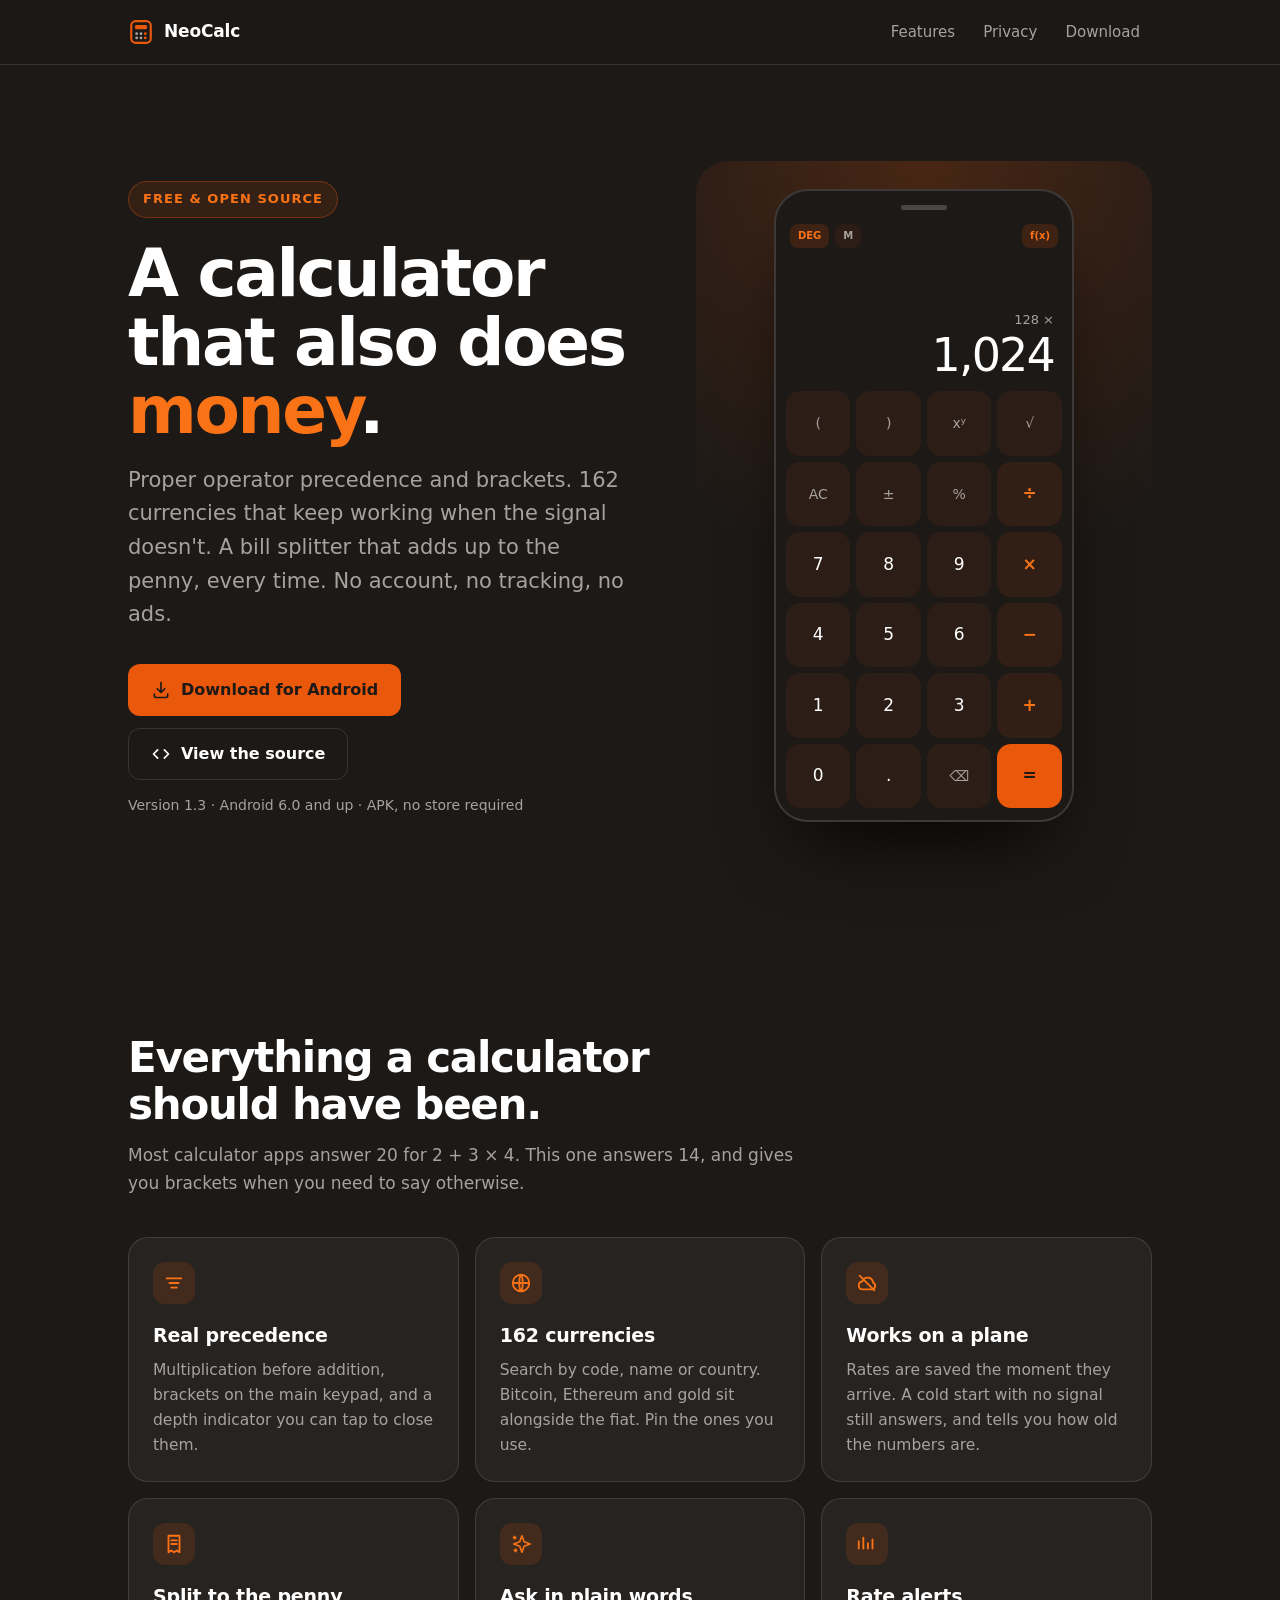
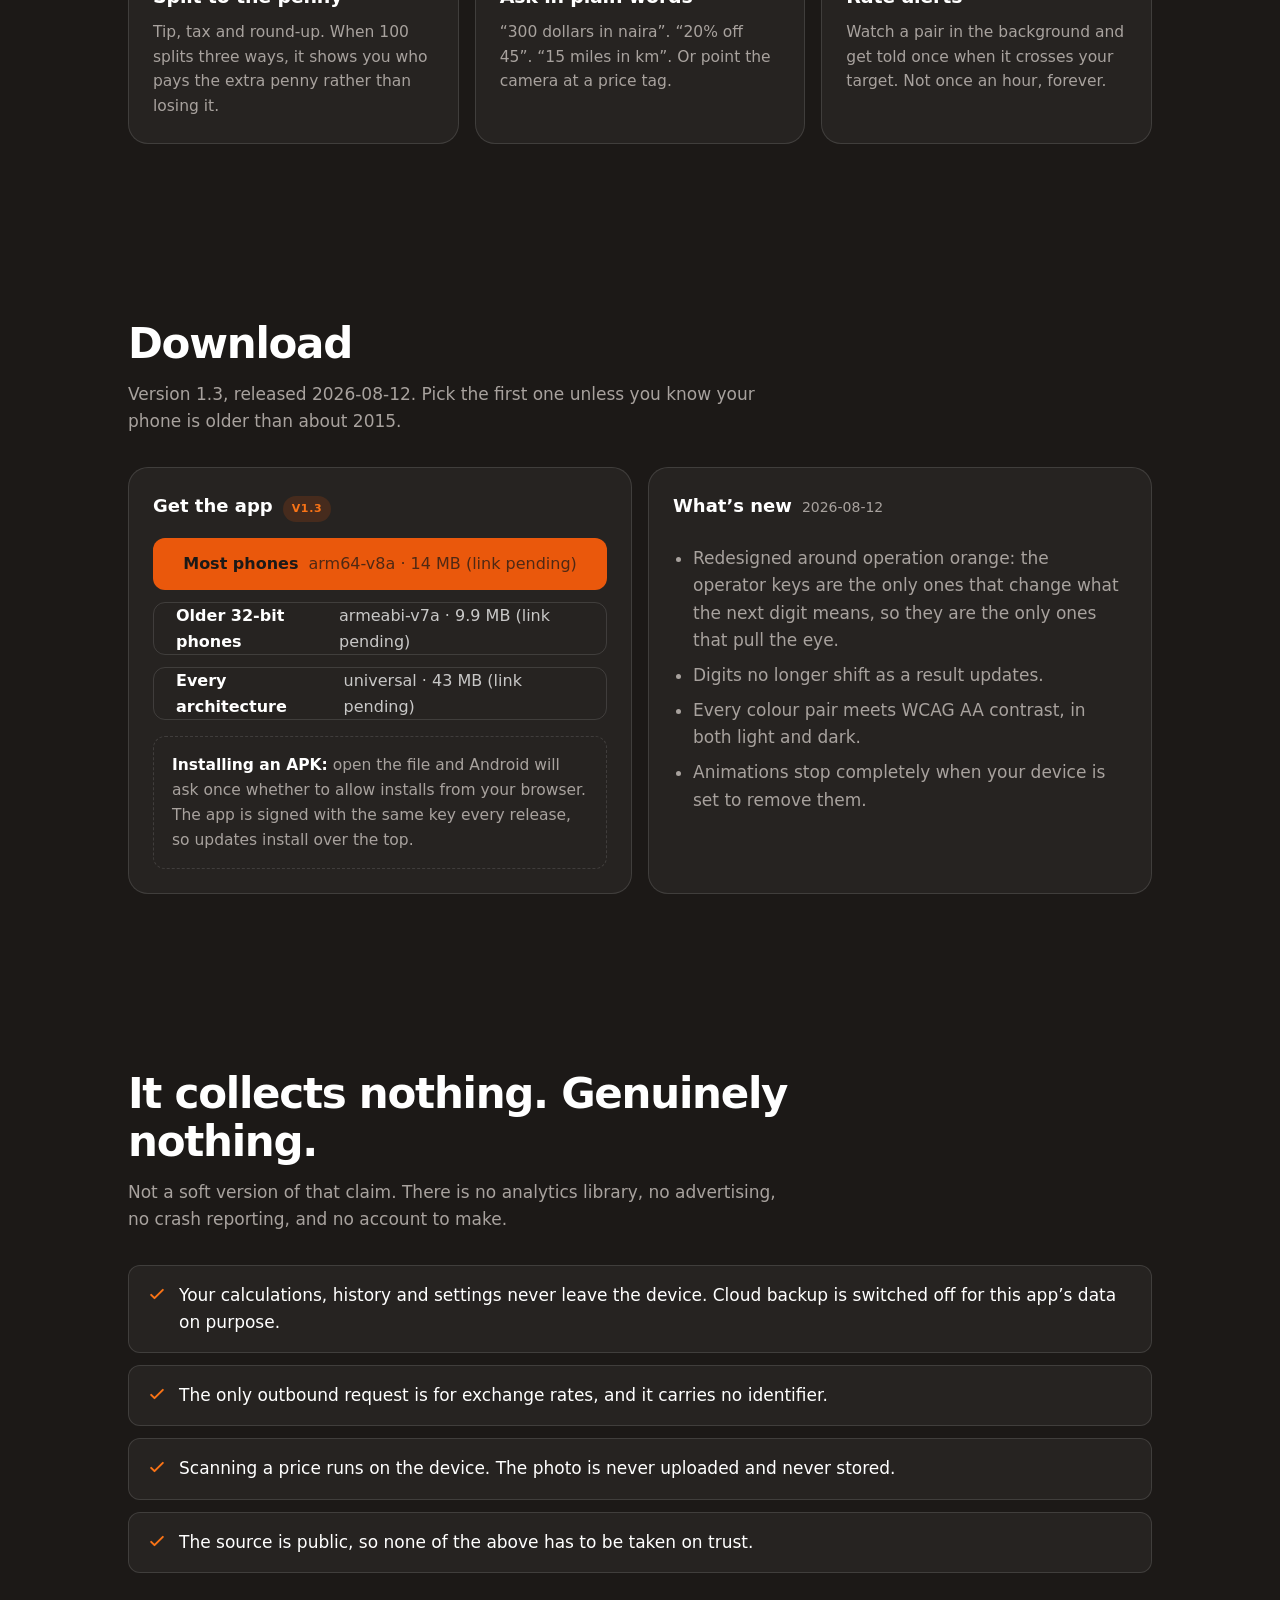
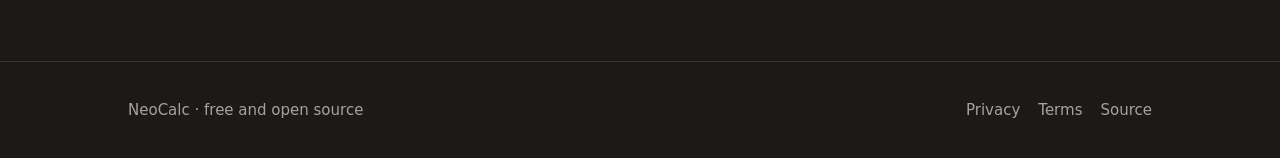
==== docs/index.html @ 58404094 "NeoCalc 1.3: calculator, converter, splitter and landing page An Android calculator that also handle" ====
<!doctype html>
<html lang="en">
<head>
<meta charset="utf-8">
<meta name="viewport" content="width=device-width, initial-scale=1">
<title>NeoCalc - a calculator that also does money</title>
<meta name="description" content="Scientific calculator, 162 currencies that work offline, and a bill splitter that adds up to the penny. No account, no tracking, no ads. Free and open source for Android.">
<meta name="theme-color" content="#1c1917">

<meta property="og:type" content="website">
<meta property="og:title" content="NeoCalc - a calculator that also does money">
<meta property="og:description" content="Scientific calculator, 162 currencies offline, bill splitter. No account, no tracking, no ads.">
<meta name="twitter:card" content="summary_large_image">

<link rel="icon" href="assets/icon.svg" type="image/svg+xml">
<link rel="stylesheet" href="assets/styles.css">
</head>
<body>

<header>
  <div class="wrap bar">
    <a class="brand" href="./">
      <svg width="26" height="26" viewBox="0 0 24 24" fill="none" aria-hidden="true">
        <rect x="3" y="2" width="18" height="20" rx="4" stroke="#ea580c" stroke-width="2"/>
        <rect x="6.5" y="5.5" width="11" height="4" rx="1" fill="#ea580c"/>
        <circle cx="8" cy="13.5" r="1.3" fill="#a8a29e"/>
        <circle cx="12" cy="13.5" r="1.3" fill="#a8a29e"/>
        <circle cx="16" cy="13.5" r="1.3" fill="#ea580c"/>
        <circle cx="8" cy="17.5" r="1.3" fill="#a8a29e"/>
        <circle cx="12" cy="17.5" r="1.3" fill="#a8a29e"/>
        <circle cx="16" cy="17.5" r="1.3" fill="#ea580c"/>
      </svg>
      NeoCalc
    </a>
    <nav>
      <a class="hide-sm" href="#features">Features</a>
      <a class="hide-sm" href="#privacy">Privacy</a>
      <a href="#download">Download</a>
    </nav>
  </div>
</header>

<main>
  <div class="wrap hero">
    <div>
      <span class="eyebrow">Free &amp; open source</span>
      <h1>A calculator that also does <em>money</em>.</h1>
      <p class="lede">
        Proper operator precedence and brackets. 162 currencies that keep working
        when the signal doesn't. A bill splitter that adds up to the penny, every
        time. No account, no tracking, no ads.
      </p>
      <div class="cta-row">
        <a class="btn btn-primary" href="#download">
          <svg width="20" height="20" viewBox="0 0 24 24" fill="none" aria-hidden="true">
            <path d="M12 3v12m0 0 4.5-4.5M12 15l-4.5-4.5M4 17v2a2 2 0 0 0 2 2h12a2 2 0 0 0 2-2v-2"
                  stroke="currentColor" stroke-width="2" stroke-linecap="round" stroke-linejoin="round"/>
          </svg>
          Download for Android
        </a>
        <a class="btn btn-ghost" id="source-link" href="#">
          <svg width="20" height="20" viewBox="0 0 24 24" fill="none" aria-hidden="true">
            <path d="m8 17-5-5 5-5m8 0 5 5-5 5" stroke="currentColor" stroke-width="2"
                  stroke-linecap="round" stroke-linejoin="round"/>
          </svg>
          View the source
        </a>
      </div>
      <p class="hero-note num">
        Version <span data-version>1.3</span> &middot; Android <span data-min-android>6.0</span> and up &middot; APK, no store required
      </p>
    </div>

    <div class="stage">
      <!-- Drawn in CSS, not screenshotted: it cannot go stale when a token changes. -->
      <div class="phone" role="img" aria-label="The NeoCalc calculator screen, showing 128 multiplied by 8 equals 1,024, with orange operator keys.">
        <div class="notch"></div>
        <div class="chips">
          <span class="chip on">DEG</span>
          <span class="chip">M</span>
          <span class="chip on push">f(x)</span>
        </div>
        <div class="readout">
          <div class="expr num">128 &times;</div>
          <div class="answer num">1,024</div>
        </div>
        <div class="pad">
          <div class="key fn">(</div><div class="key fn">)</div><div class="key fn">x&#x02B8;</div><div class="key fn">&radic;</div>
          <div class="key fn">AC</div><div class="key fn">&plusmn;</div><div class="key fn">%</div><div class="key op">&divide;</div>
          <div class="key num">7</div><div class="key num">8</div><div class="key num">9</div><div class="key op">&times;</div>
          <div class="key num">4</div><div class="key num">5</div><div class="key num">6</div><div class="key op">&minus;</div>
          <div class="key num">1</div><div class="key num">2</div><div class="key num">3</div><div class="key op">+</div>
          <div class="key num">0</div><div class="key">.</div><div class="key fn">&#9003;</div><div class="key eq">=</div>
        </div>
      </div>
    </div>
  </div>

  <section id="features">
    <div class="wrap">
      <div class="section-head">
        <h2>Everything a calculator should have been.</h2>
        <p>
          Most calculator apps answer 20 for 2&nbsp;+&nbsp;3&nbsp;&times;&nbsp;4.
          This one answers 14, and gives you brackets when you need to say
          otherwise.
        </p>
      </div>

      <div class="grid">
        <article class="card">
          <div class="icon" aria-hidden="true">
            <svg viewBox="0 0 24 24" fill="none"><path d="M4 7h16M7 12h10M9 17h6" stroke="currentColor" stroke-width="2" stroke-linecap="round"/></svg>
          </div>
          <h3>Real precedence</h3>
          <p>Multiplication before addition, brackets on the main keypad, and a depth indicator you can tap to close them.</p>
        </article>

        <article class="card">
          <div class="icon" aria-hidden="true">
            <svg viewBox="0 0 24 24" fill="none"><circle cx="12" cy="12" r="9" stroke="currentColor" stroke-width="2"/><path d="M3 12h18M12 3c2.5 2.7 2.5 15.3 0 18M12 3c-2.5 2.7-2.5 15.3 0 18" stroke="currentColor" stroke-width="2"/></svg>
          </div>
          <h3>162 currencies</h3>
          <p>Search by code, name or country. Bitcoin, Ethereum and gold sit alongside the fiat. Pin the ones you use.</p>
        </article>

        <article class="card">
          <div class="icon" aria-hidden="true">
            <svg viewBox="0 0 24 24" fill="none"><path d="M3 15a5 5 0 0 1 4-4.9 6 6 0 0 1 11.6 1.4A4 4 0 0 1 18 19H7a4 4 0 0 1-4-4Z" stroke="currentColor" stroke-width="2" stroke-linejoin="round"/><path d="m4 4 16 16" stroke="currentColor" stroke-width="2" stroke-linecap="round"/></svg>
          </div>
          <h3>Works on a plane</h3>
          <p>Rates are saved the moment they arrive. A cold start with no signal still answers, and tells you how old the numbers are.</p>
        </article>

        <article class="card">
          <div class="icon" aria-hidden="true">
            <svg viewBox="0 0 24 24" fill="none"><path d="M6 3h12v18l-3-2-3 2-3-2-3 2V3Z" stroke="currentColor" stroke-width="2" stroke-linejoin="round"/><path d="M9 8h6M9 12h6" stroke="currentColor" stroke-width="2" stroke-linecap="round"/></svg>
          </div>
          <h3>Split to the penny</h3>
          <p>Tip, tax and round-up. When 100 splits three ways, it shows you who pays the extra penny rather than losing it.</p>
        </article>

        <article class="card">
          <div class="icon" aria-hidden="true">
            <svg viewBox="0 0 24 24" fill="none"><path d="M5 3v4M3 5h4M6 17v4M4 19h4M13 3l2.4 6.6L22 12l-6.6 2.4L13 21l-2.4-6.6L4 12l6.6-2.4L13 3Z" stroke="currentColor" stroke-width="1.8" stroke-linejoin="round"/></svg>
          </div>
          <h3>Ask in plain words</h3>
          <p>&ldquo;300 dollars in naira&rdquo;. &ldquo;20% off 45&rdquo;. &ldquo;15 miles in km&rdquo;. Or point the camera at a price tag.</p>
        </article>

        <article class="card">
          <div class="icon" aria-hidden="true">
            <svg viewBox="0 0 24 24" fill="none"><path d="M3 17V9m5 8V5m5 12v-6m5 6V7" stroke="currentColor" stroke-width="2" stroke-linecap="round"/></svg>
          </div>
          <h3>Rate alerts</h3>
          <p>Watch a pair in the background and get told once when it crosses your target. Not once an hour, forever.</p>
        </article>
      </div>
    </div>
  </section>

  <section id="download">
    <div class="wrap">
      <div class="section-head">
        <h2>Download</h2>
        <p>
          Version <span class="num" data-version>1.3</span>, released
          <span class="num" data-released>2026-08-12</span>.
          Pick the first one unless you know your phone is older than about 2015.
        </p>
      </div>

      <div class="grid" style="margin-top:32px">
        <div class="card">
          <div class="dl-head">
            <strong>Get the app</strong>
            <span class="badge" data-version-badge>v1.3</span>
          </div>
          <div id="builds" class="cta-row" style="margin:0;flex-direction:column;align-items:stretch">
            <p class="meta">Loading builds&hellip;</p>
          </div>
          <p class="install">
            <strong>Installing an APK:</strong> open the file and Android will ask
            once whether to allow installs from your browser. The app is signed
            with the same key every release, so updates install over the top.
          </p>
        </div>

        <div class="card">
          <div class="dl-head">
            <strong>What&rsquo;s new</strong>
            <span class="meta num" data-released>2026-08-12</span>
          </div>
          <ul class="changes" id="changes"></ul>
        </div>
      </div>
    </div>
  </section>

  <section id="privacy">
    <div class="wrap">
      <div class="section-head">
        <h2>It collects nothing. Genuinely nothing.</h2>
        <p>
          Not a soft version of that claim. There is no analytics library, no
          advertising, no crash reporting, and no account to make.
        </p>
      </div>
      <ul class="privacy-list">
        <li>
          <svg viewBox="0 0 24 24" fill="none" aria-hidden="true"><path d="m5 13 4 4L19 7" stroke="currentColor" stroke-width="2.4" stroke-linecap="round" stroke-linejoin="round"/></svg>
          <span>Your calculations, history and settings never leave the device. Cloud backup is switched off for this app&rsquo;s data on purpose.</span>
        </li>
        <li>
          <svg viewBox="0 0 24 24" fill="none" aria-hidden="true"><path d="m5 13 4 4L19 7" stroke="currentColor" stroke-width="2.4" stroke-linecap="round" stroke-linejoin="round"/></svg>
          <span>The only outbound request is for exchange rates, and it carries no identifier.</span>
        </li>
        <li>
          <svg viewBox="0 0 24 24" fill="none" aria-hidden="true"><path d="m5 13 4 4L19 7" stroke="currentColor" stroke-width="2.4" stroke-linecap="round" stroke-linejoin="round"/></svg>
          <span>Scanning a price runs on the device. The photo is never uploaded and never stored.</span>
        </li>
        <li>
          <svg viewBox="0 0 24 24" fill="none" aria-hidden="true"><path d="m5 13 4 4L19 7" stroke="currentColor" stroke-width="2.4" stroke-linecap="round" stroke-linejoin="round"/></svg>
          <span>The source is public, so none of the above has to be taken on trust.</span>
        </li>
      </ul>
    </div>
  </section>
</main>

<footer>
  <div class="wrap foot">
    <span>NeoCalc &middot; free and open source</span>
    <nav>
      <a href="privacy.html">Privacy</a>
      <a href="terms.html">Terms</a>
      <a id="source-link-foot" href="#">Source</a>
    </nav>
  </div>
</footer>

<script src="assets/app.js"></script>
</body>
</html>
---- docs/assets/styles.css ----
/*
  NeoCalc landing page.

  Same design system as the app: operation orange on warm stone, one sans, and
  tabular figures on anything numeric. Every colour pair here was checked at
  4.5:1 against its background, the same way the app's palette was.
*/

:root {
  /* Dark is the designed direction; the light ramp is derived, not inverted. */
  --ground: #1c1917;
  --surface: #262321;
  --muted: #2c1e16;
  --outline: rgba(255, 255, 255, 0.12);
  --operation: #ea580c;
  --operation-soft: #f97316;
  --on-operation: #1c1917;
  --info: #60a5fa;
  --ink: #ffffff;
  --ink-muted: #a8a29e;

  --gutter: clamp(20px, 5vw, 48px);
  --radius: 20px;
  --radius-sm: 12px;

  /* Every animation goes through this, so one media query can stop them all. */
  --motion: 220ms;
  --ease: cubic-bezier(0.2, 0, 0, 1);
}

@media (prefers-reduced-motion: reduce) {
  :root { --motion: 0ms; }
  * { animation: none !important; transition-duration: 0ms !important; }
}

*, *::before, *::after { box-sizing: border-box; }

html { -webkit-text-size-adjust: 100%; }

body {
  margin: 0;
  background: var(--ground);
  color: var(--ink);
  font-family: Inter, "Segoe UI", Roboto, system-ui, -apple-system, sans-serif;
  font-size: 17px;
  line-height: 1.6;
  -webkit-font-smoothing: antialiased;
}

/* Digits keep a fixed width, so a version number or a size never reflows. */
.num { font-variant-numeric: tabular-nums; }

a { color: var(--info); }

:focus-visible {
  outline: 3px solid var(--operation);
  outline-offset: 3px;
  border-radius: 4px;
}

.wrap {
  width: 100%;
  max-width: 1120px;
  margin: 0 auto;
  padding-inline: var(--gutter);
}

/* ---------------------------------------------------------------- header */

header {
  position: sticky;
  top: 0;
  z-index: 20;
  background: rgba(28, 25, 23, 0.82);
  backdrop-filter: blur(12px);
  border-bottom: 1px solid var(--outline);
}

.bar {
  display: flex;
  align-items: center;
  gap: 12px;
  height: 64px;
}

.brand {
  display: flex;
  align-items: center;
  gap: 10px;
  font-weight: 700;
  letter-spacing: -0.01em;
  color: var(--ink);
  text-decoration: none;
  margin-inline-end: auto;
}

.brand svg { display: block; }

.bar nav { display: flex; gap: 4px; }

.bar nav a {
  color: var(--ink-muted);
  text-decoration: none;
  font-size: 15px;
  padding: 10px 12px;
  border-radius: var(--radius-sm);
  transition: color var(--motion) var(--ease), background var(--motion) var(--ease);
}

.bar nav a:hover { color: var(--ink); background: var(--surface); }

@media (max-width: 640px) {
  .bar nav a.hide-sm { display: none; }
}

/* ---------------------------------------------------------------- hero */

.hero {
  display: grid;
  grid-template-columns: 1fr;
  gap: 48px;
  padding-block: clamp(48px, 9vw, 96px);
  align-items: center;
}

@media (min-width: 900px) {
  .hero { grid-template-columns: 1.05fr 0.95fr; gap: 64px; }
}

.eyebrow {
  display: inline-flex;
  align-items: center;
  gap: 8px;
  font-size: 13px;
  font-weight: 600;
  letter-spacing: 0.08em;
  text-transform: uppercase;
  color: var(--operation-soft);
  background: rgba(234, 88, 12, 0.12);
  border: 1px solid rgba(234, 88, 12, 0.35);
  padding: 7px 14px;
  border-radius: 999px;
}

h1 {
  font-size: clamp(38px, 7vw, 66px);
  line-height: 1.04;
  letter-spacing: -0.035em;
  font-weight: 700;
  margin: 22px 0 0;
}

h1 em { font-style: normal; color: var(--operation-soft); }

.lede {
  font-size: clamp(17px, 2.2vw, 21px);
  color: var(--ink-muted);
  margin: 18px 0 0;
  max-width: 56ch;
}

.cta-row {
  display: flex;
  flex-wrap: wrap;
  gap: 12px;
  margin-top: 32px;
}

.btn {
  display: inline-flex;
  align-items: center;
  justify-content: center;
  gap: 10px;
  /* 52px tall: comfortably past the 44px minimum on a touch screen. */
  min-height: 52px;
  padding: 0 22px;
  border-radius: var(--radius-sm);
  font-size: 16px;
  font-weight: 600;
  text-decoration: none;
  border: 1px solid transparent;
  cursor: pointer;
  transition: transform var(--motion) var(--ease), background var(--motion) var(--ease);
}

/* One filled control per view: this is it. */
.btn-primary { background: var(--operation); color: var(--on-operation); }
.btn-primary:hover { background: var(--operation-soft); }
.btn-primary:active { transform: scale(0.98); }

.btn-ghost {
  background: transparent;
  color: var(--ink);
  border-color: var(--outline);
}
.btn-ghost:hover { background: var(--surface); }

.hero-note {
  margin-top: 14px;
  font-size: 14px;
  color: var(--ink-muted);
}

/* ---------------------------------------------------------------- phone */

.stage {
  display: grid;
  place-items: center;
  padding: 28px;
  border-radius: 32px;
  background: radial-gradient(120% 90% at 50% 0%, rgba(234, 88, 12, 0.22), transparent 70%);
}

/*
  A CSS calculator rather than a screenshot: it stays correct when a colour or a
  label changes, needs no image pipeline, and is sharp on every display.
*/
.phone {
  width: min(300px, 78vw);
  aspect-ratio: 9 / 19;
  background: var(--ground);
  border: 2px solid rgba(255, 255, 255, 0.14);
  border-radius: 34px;
  padding: 12px 10px;
  box-shadow: 0 40px 80px -30px rgba(0, 0, 0, 0.9);
  display: flex;
  flex-direction: column;
  gap: 8px;
}

.notch {
  width: 46px;
  height: 5px;
  border-radius: 999px;
  background: rgba(255, 255, 255, 0.2);
  margin: 2px auto 6px;
}

.chips { display: flex; gap: 6px; padding-inline: 4px; }

.chip {
  font-size: 10px;
  font-weight: 600;
  padding: 4px 8px;
  border-radius: 8px;
  background: var(--muted);
  color: var(--ink-muted);
}

.chip.on { background: rgba(234, 88, 12, 0.16); color: var(--operation-soft); }
.chip.push { margin-inline-start: auto; }

.readout {
  flex: 1;
  display: flex;
  flex-direction: column;
  justify-content: flex-end;
  align-items: flex-end;
  padding: 10px 8px 4px;
  text-align: right;
}

.readout .expr { font-size: 13px; color: var(--ink-muted); }

.readout .answer {
  font-size: 46px;
  font-weight: 300;
  letter-spacing: -0.04em;
  line-height: 1.05;
}

.pad { display: grid; grid-template-columns: repeat(4, 1fr); gap: 6px; }

.key {
  aspect-ratio: 1;
  display: grid;
  place-items: center;
  border-radius: 14px;
  background: var(--muted);
  font-size: 17px;
  color: var(--ink);
}

.key.op { color: var(--operation-soft); background: rgba(234, 88, 12, 0.1); font-weight: 600; }
.key.eq { background: var(--operation); color: var(--on-operation); font-weight: 700; }
.key.fn { color: var(--ink-muted); font-size: 14px; }

/* ---------------------------------------------------------------- sections */

section { padding-block: clamp(48px, 8vw, 88px); }

.section-head { max-width: 62ch; }

h2 {
  font-size: clamp(28px, 4.2vw, 42px);
  line-height: 1.12;
  letter-spacing: -0.03em;
  margin: 0;
}

.section-head p { color: var(--ink-muted); margin: 14px 0 0; }

.grid {
  display: grid;
  grid-template-columns: repeat(auto-fit, minmax(268px, 1fr));
  gap: 16px;
  margin-top: 40px;
}

.card {
  background: var(--surface);
  border: 1px solid var(--outline);
  border-radius: var(--radius);
  padding: 24px;
}

.card h3 { margin: 16px 0 8px; font-size: 19px; letter-spacing: -0.01em; }
.card p { margin: 0; color: var(--ink-muted); font-size: 15.5px; }

.icon {
  width: 42px;
  height: 42px;
  display: grid;
  place-items: center;
  border-radius: 12px;
  background: rgba(234, 88, 12, 0.14);
  color: var(--operation-soft);
}

.icon svg { width: 22px; height: 22px; }

/* ---------------------------------------------------------------- downloads */

#download .card { display: flex; flex-direction: column; gap: 16px; }

.dl-head { display: flex; align-items: baseline; gap: 10px; flex-wrap: wrap; }
.dl-head strong { font-size: 18px; }
.dl-head .meta { color: var(--ink-muted); font-size: 14px; }

.badge {
  font-size: 11px;
  font-weight: 700;
  letter-spacing: 0.06em;
  text-transform: uppercase;
  padding: 4px 9px;
  border-radius: 999px;
  background: rgba(234, 88, 12, 0.16);
  color: var(--operation-soft);
}

.changes { margin: 0; padding-inline-start: 20px; color: var(--ink-muted); }
.changes li { margin-block: 8px; }

.install {
  border: 1px dashed var(--outline);
  border-radius: var(--radius-sm);
  padding: 16px 18px;
  color: var(--ink-muted);
  font-size: 15px;
}

.install strong { color: var(--ink); }

/* ---------------------------------------------------------------- privacy */

.privacy-list { list-style: none; margin: 32px 0 0; padding: 0; display: grid; gap: 12px; }

.privacy-list li {
  display: flex;
  gap: 12px;
  align-items: flex-start;
  background: var(--surface);
  border: 1px solid var(--outline);
  border-radius: var(--radius-sm);
  padding: 16px 18px;
}

.privacy-list svg { flex: none; width: 20px; height: 20px; color: var(--operation-soft); margin-top: 2px; }

/* ---------------------------------------------------------------- footer */

footer {
  border-top: 1px solid var(--outline);
  padding-block: 36px;
  color: var(--ink-muted);
  font-size: 15px;
}

.foot {
  display: flex;
  flex-wrap: wrap;
  gap: 12px 24px;
  align-items: center;
}

.foot nav { display: flex; gap: 18px; margin-inline-start: auto; }
.foot a { color: var(--ink-muted); text-decoration: none; }
.foot a:hover { color: var(--ink); text-decoration: underline; }

/* ---------------------------------------------------------------- doc pages */

.doc { padding-block: clamp(40px, 7vw, 72px); max-width: 76ch; }
.doc h1 { font-size: clamp(30px, 5vw, 44px); }
.doc h2 { font-size: 21px; margin-top: 36px; color: var(--operation-soft); }
.doc p { color: #e7e5e4; }
.doc .effective { color: var(--ink-muted); font-size: 15px; }
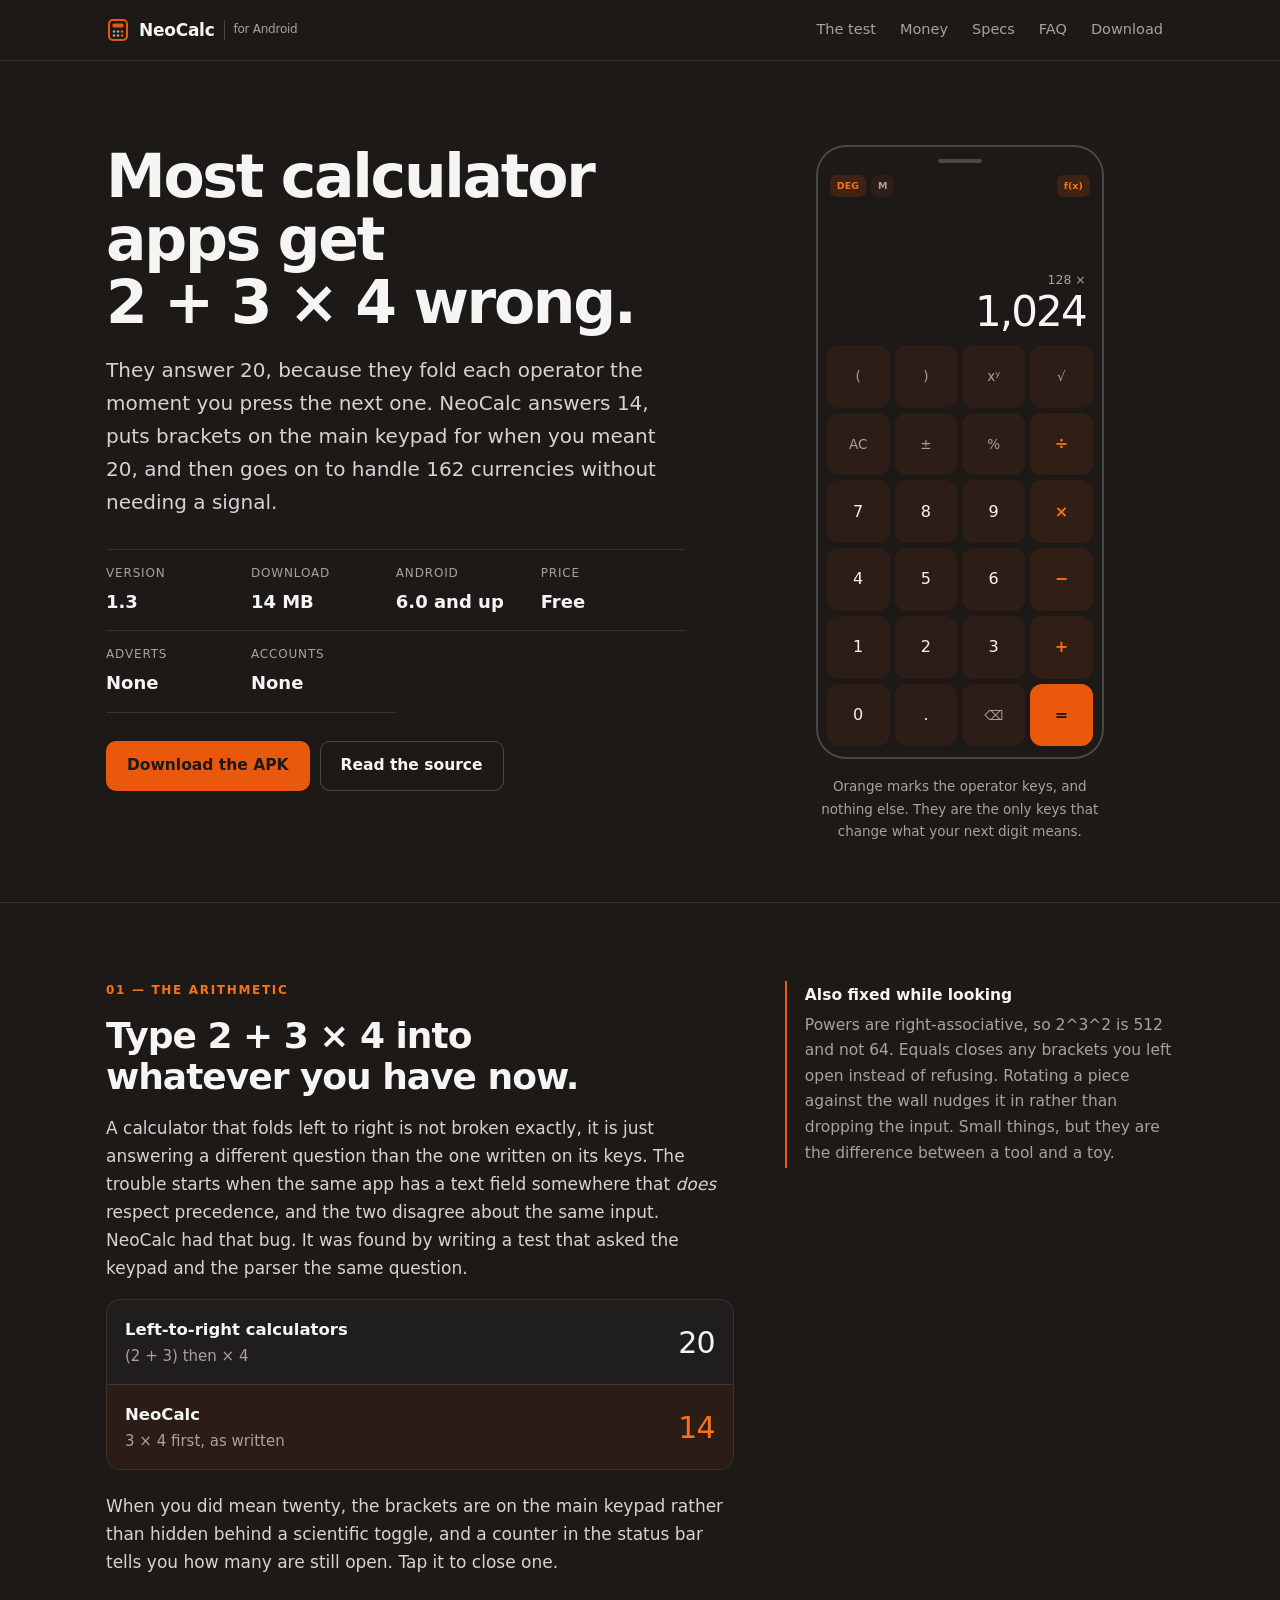
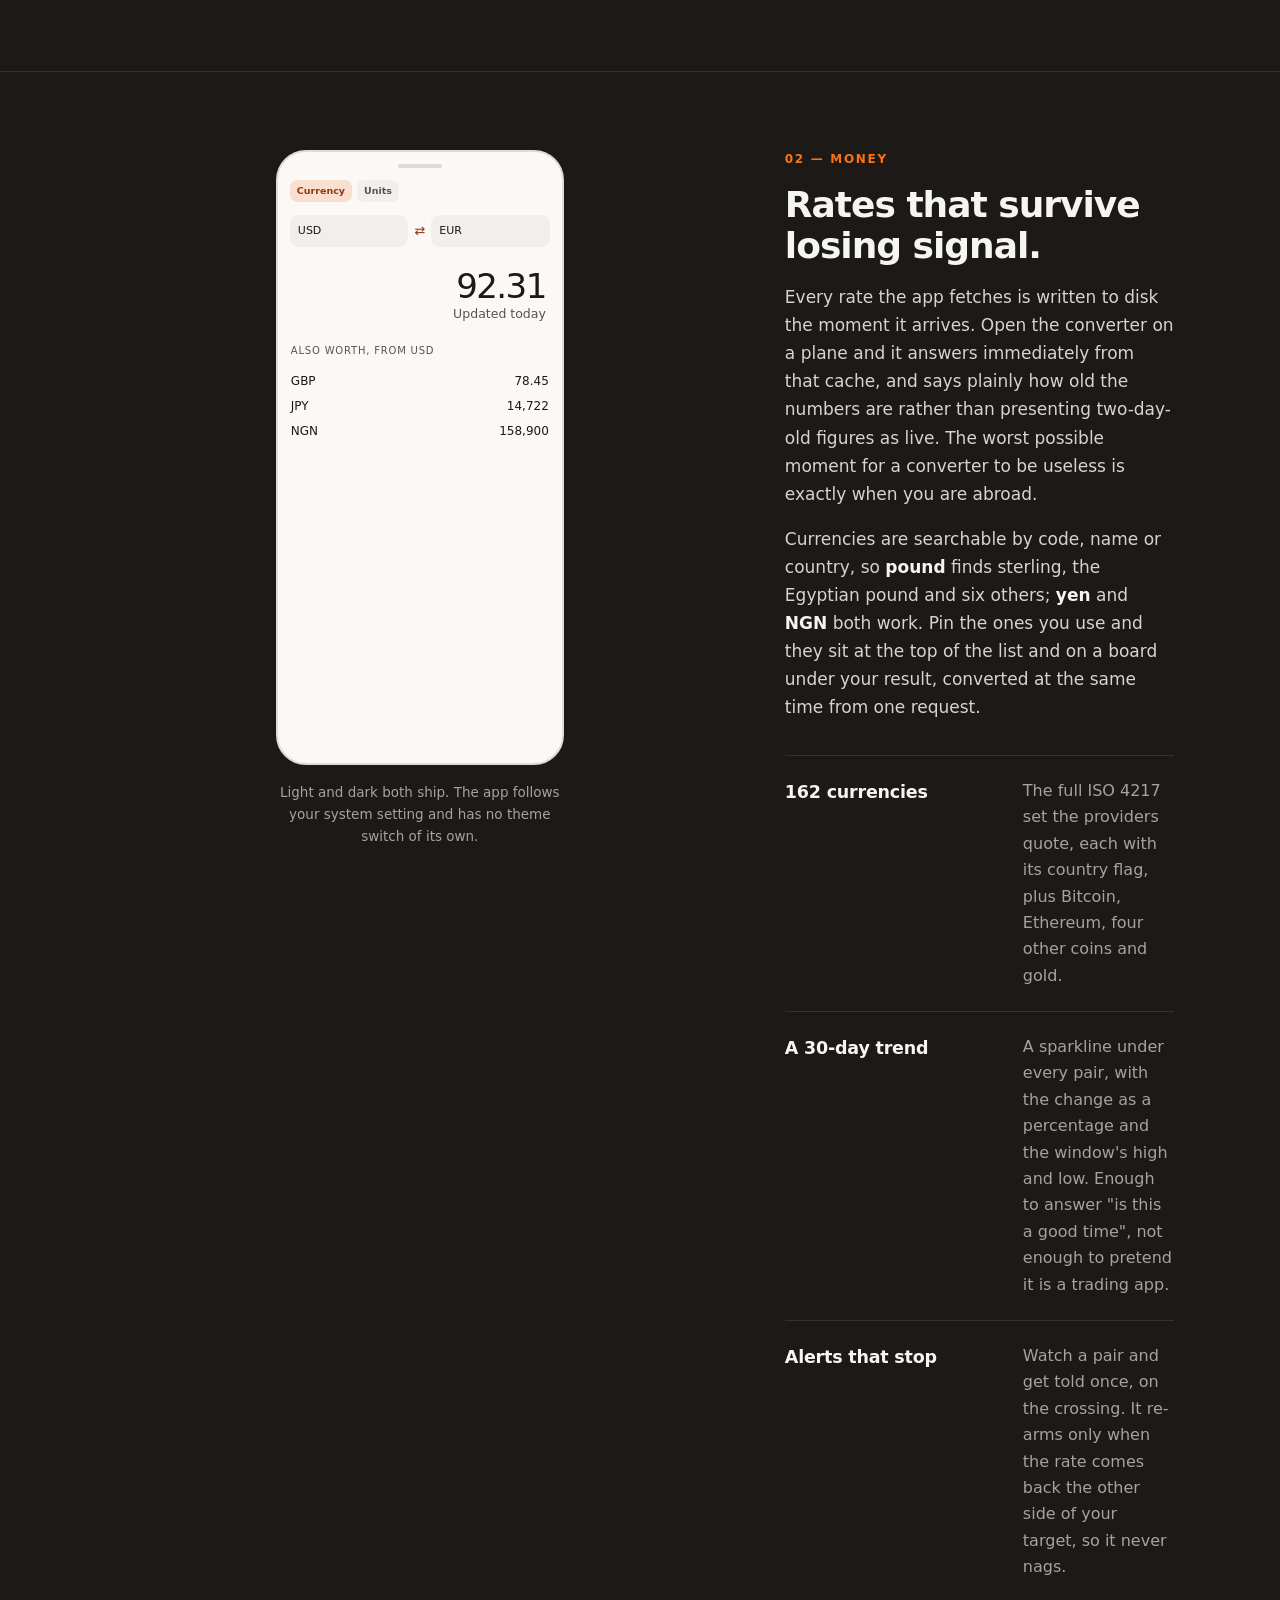
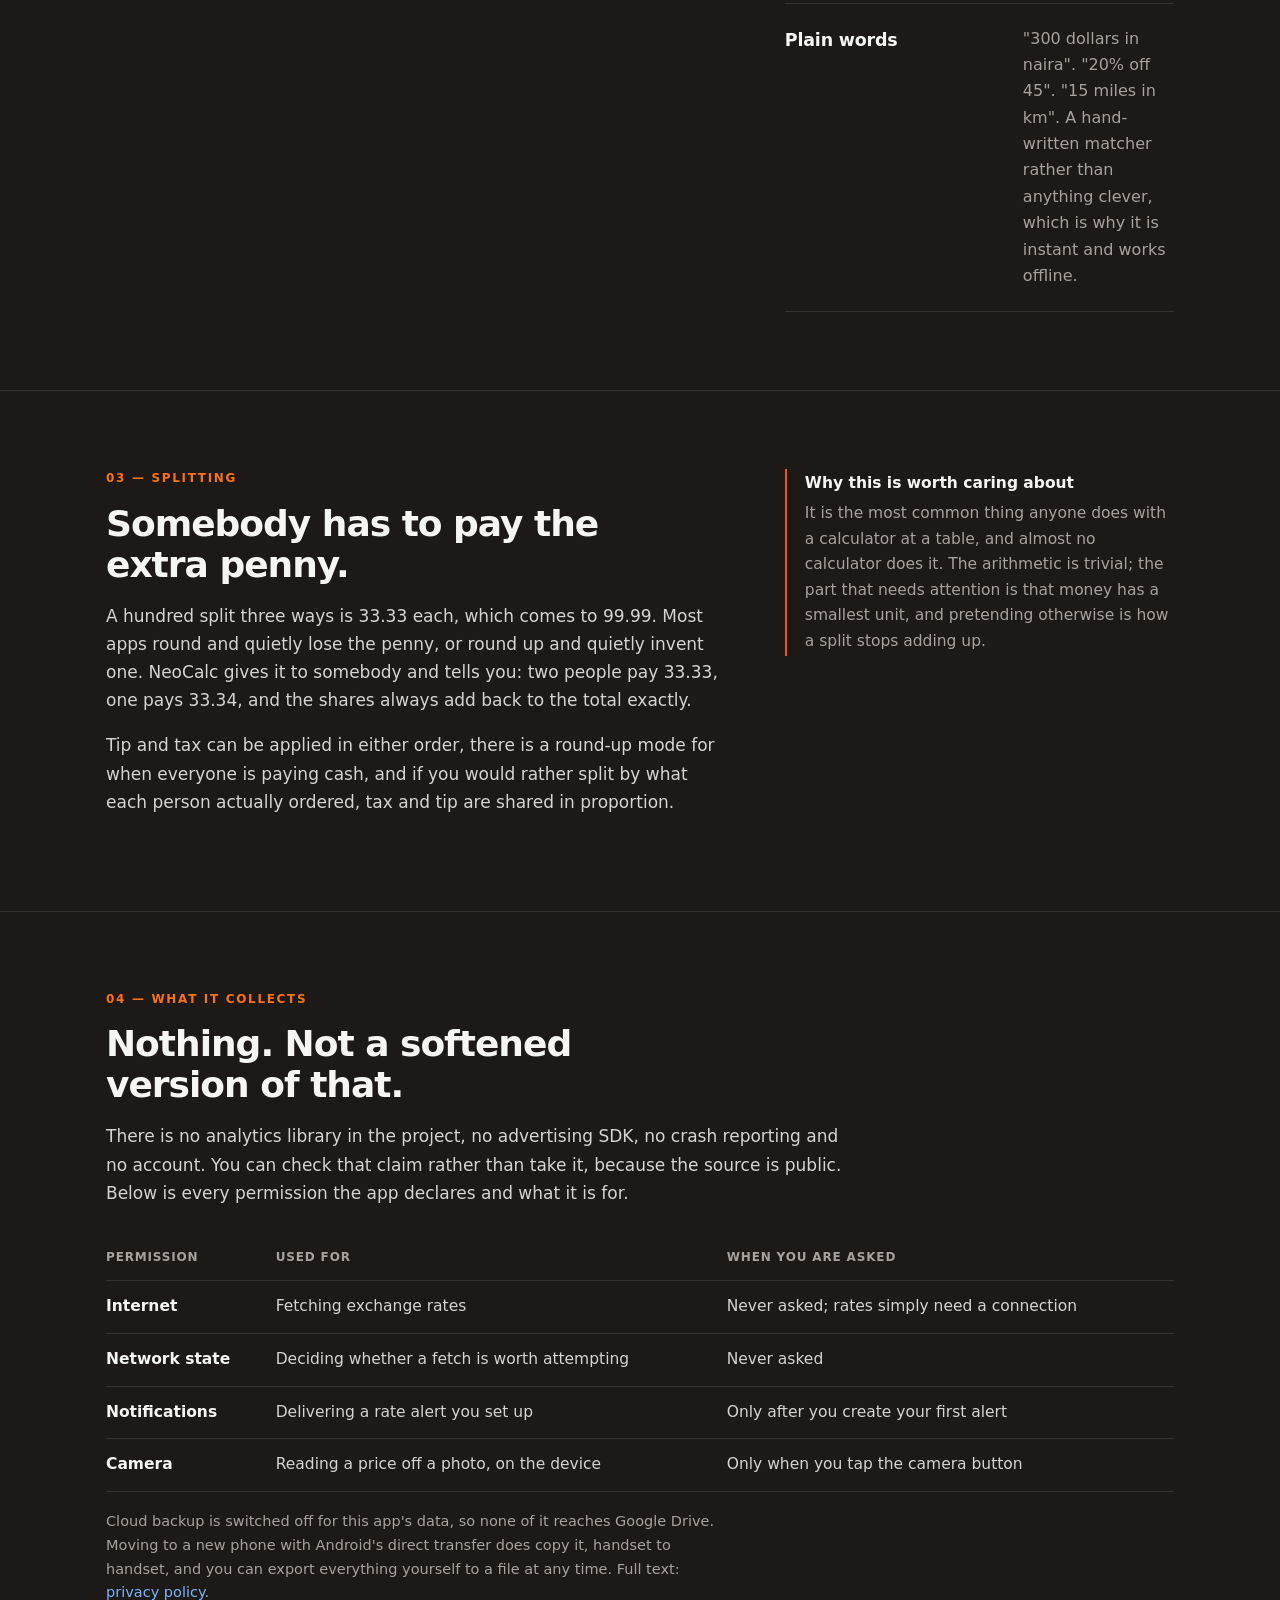
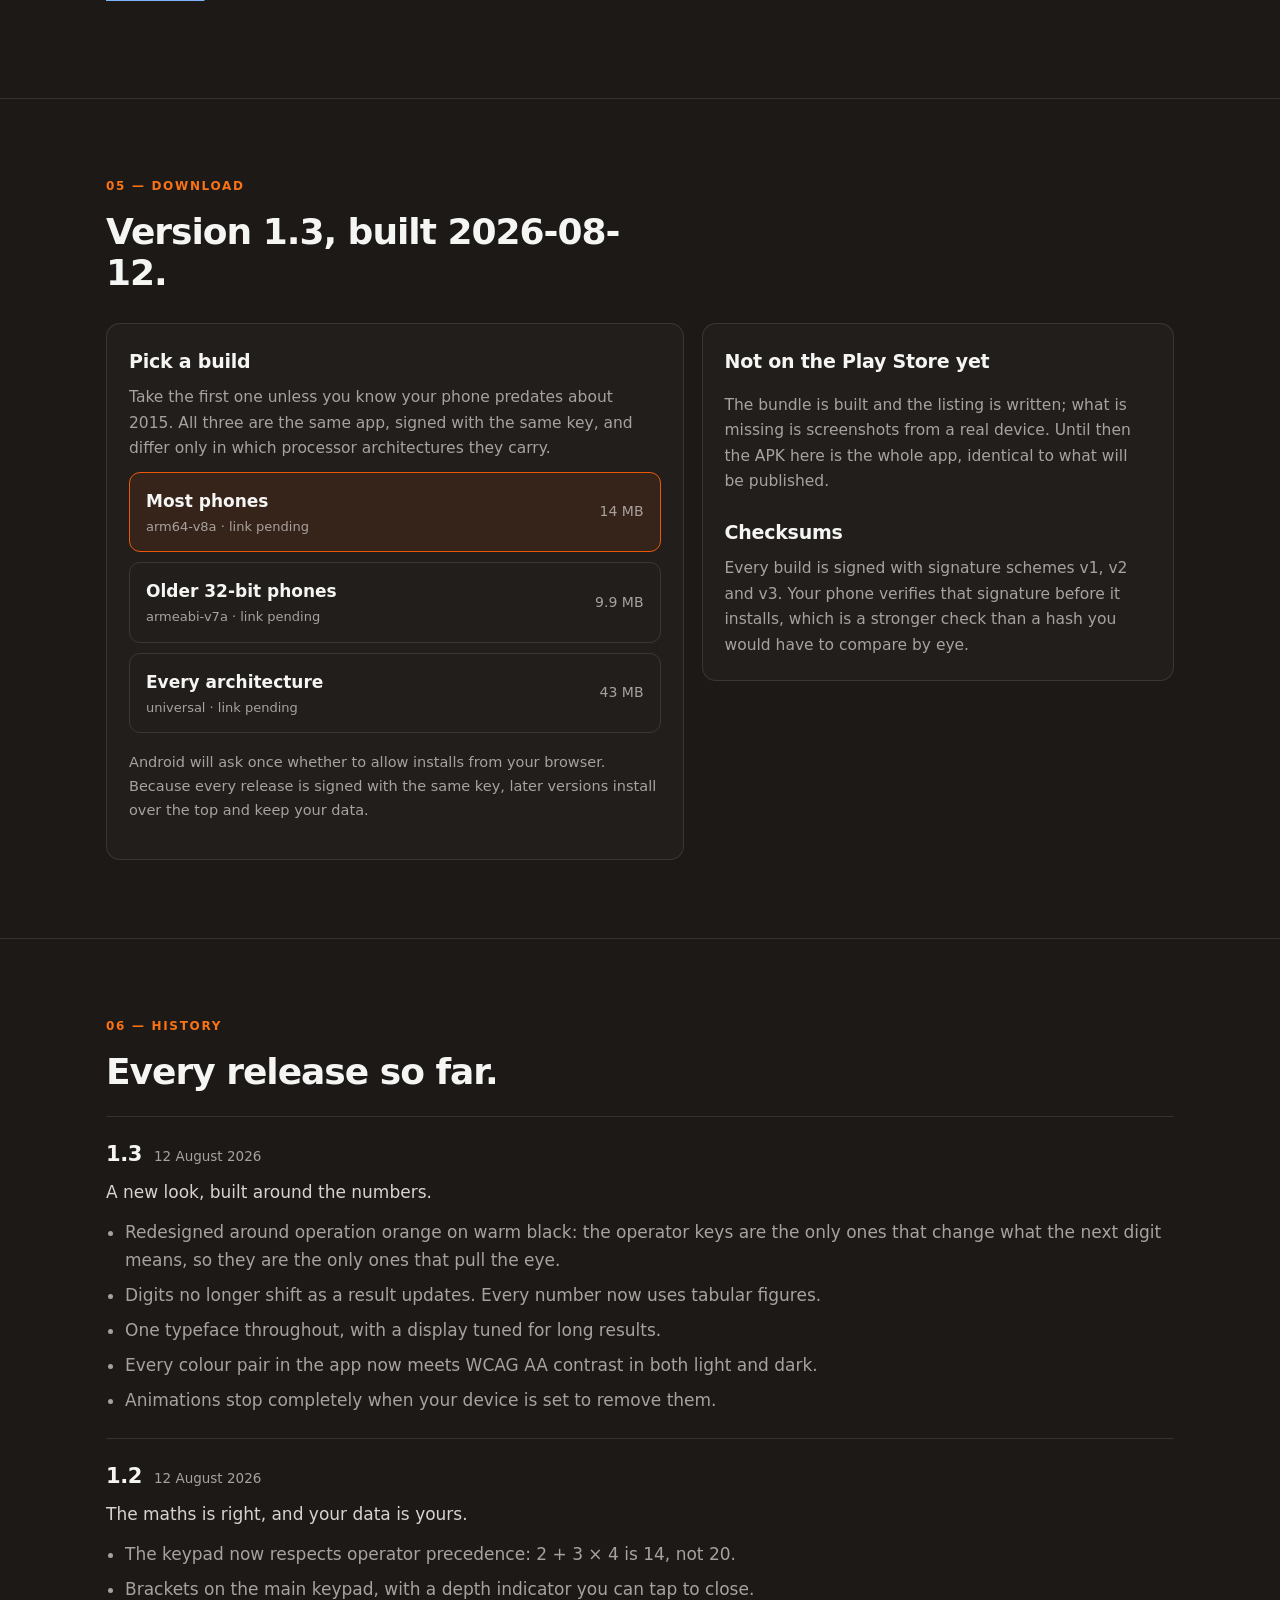
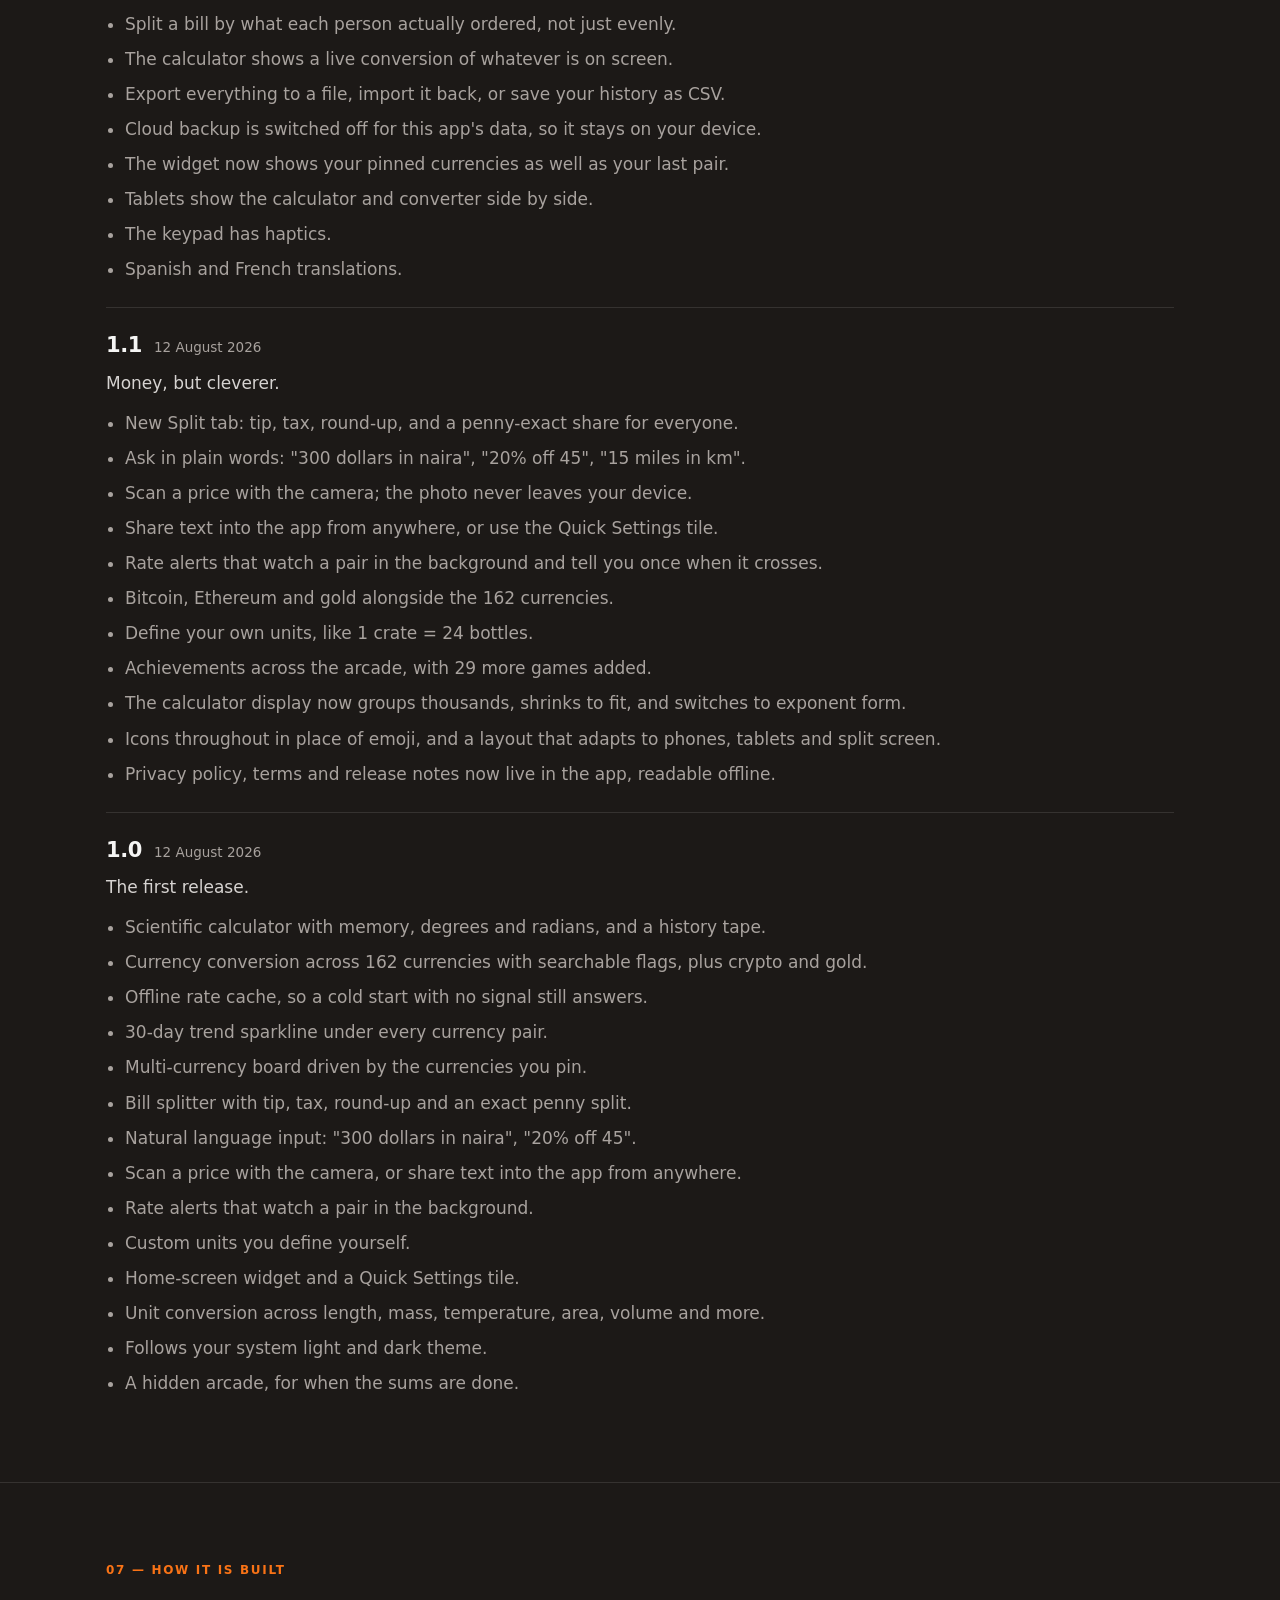
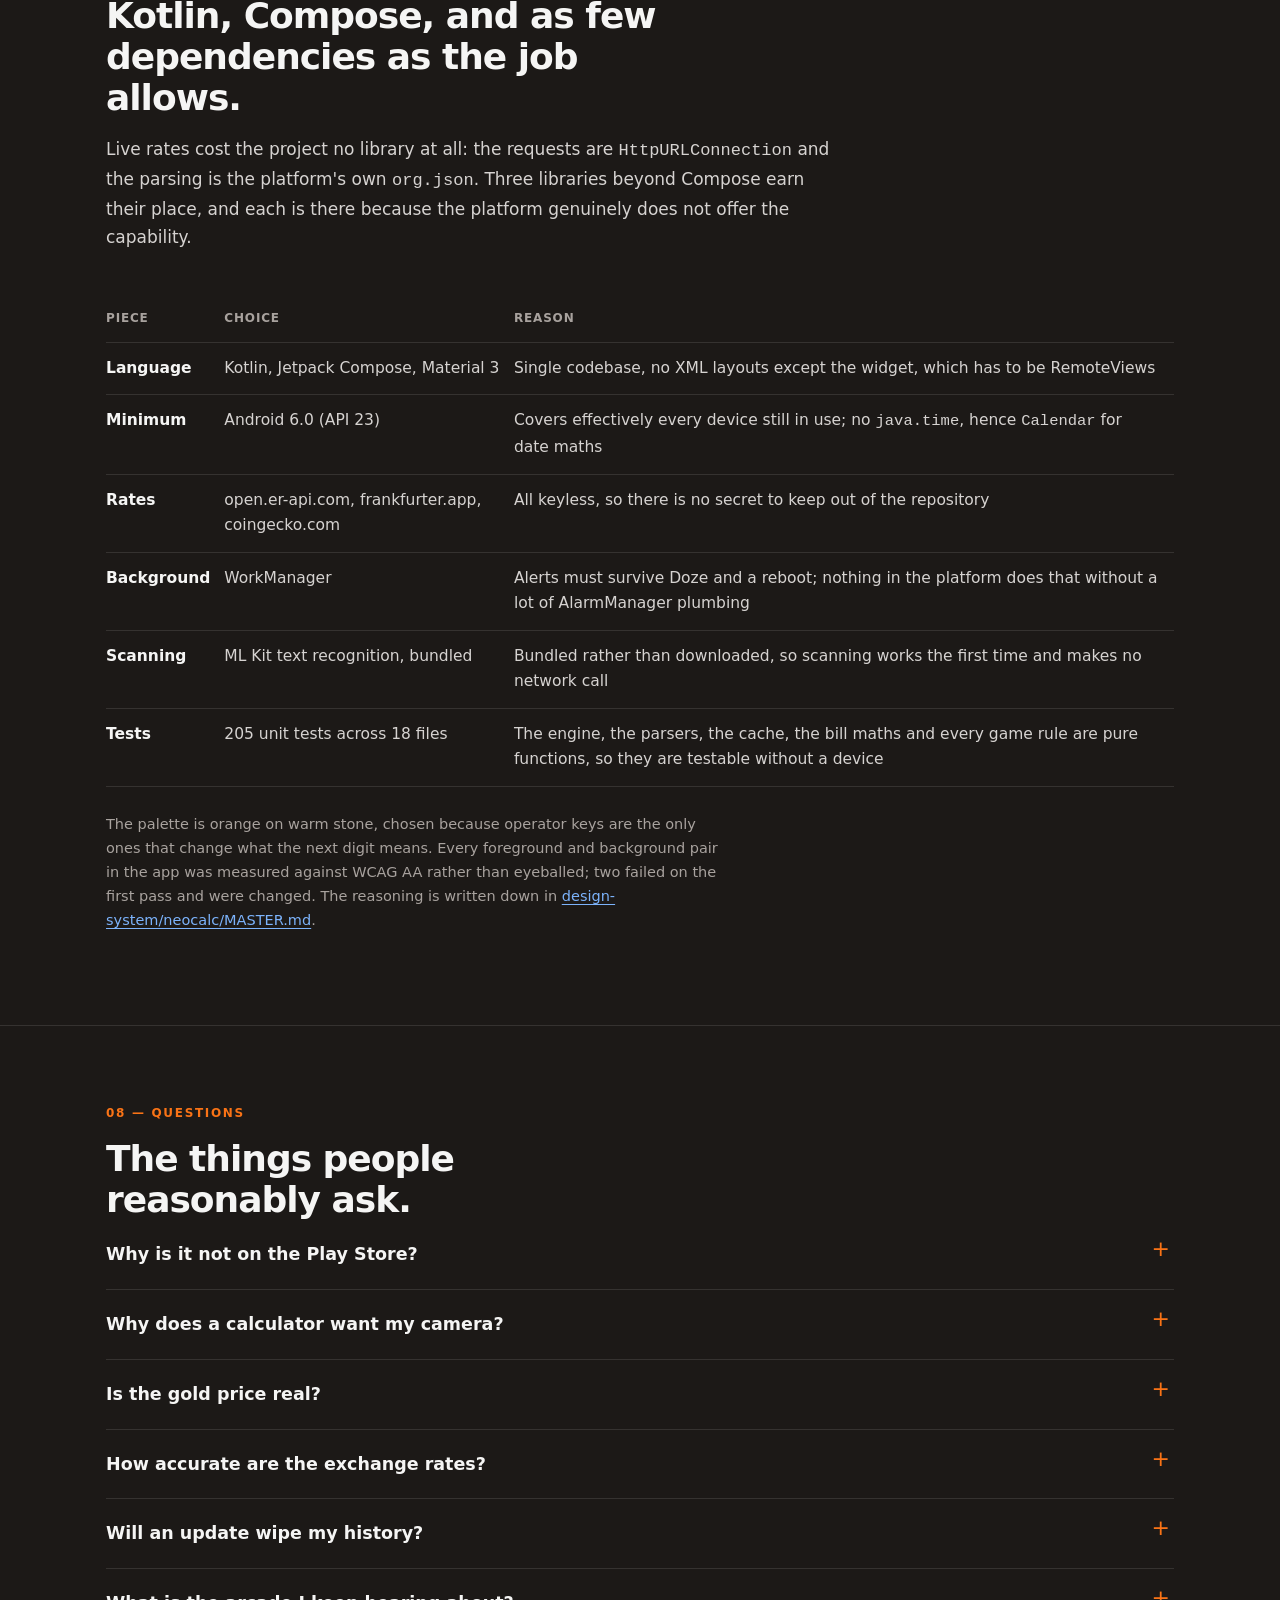
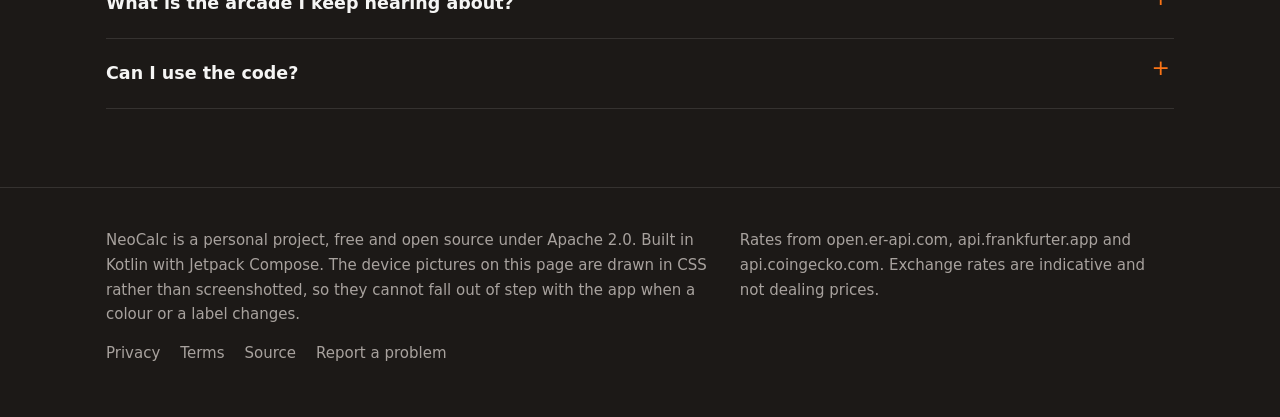
==== commit 9a15f504: "Rebuild the landing page as a spec sheet rather than a product page The first version was the shape " ====
--- a/docs/index.html
+++ b/docs/index.html
@@ -4,238 +4,406 @@
 <meta charset="utf-8">
 <meta name="viewport" content="width=device-width, initial-scale=1">
 <title>NeoCalc - a calculator that also does money</title>
-<meta name="description" content="Scientific calculator, 162 currencies that work offline, and a bill splitter that adds up to the penny. No account, no tracking, no ads. Free and open source for Android.">
+<meta name="description" content="An Android calculator with real operator precedence, 162 currencies that keep working offline, and a bill splitter that adds up to the penny. Free, open source, no account, no tracking.">
 <meta name="theme-color" content="#1c1917">
-
 <meta property="og:type" content="website">
 <meta property="og:title" content="NeoCalc - a calculator that also does money">
-<meta property="og:description" content="Scientific calculator, 162 currencies offline, bill splitter. No account, no tracking, no ads.">
-<meta name="twitter:card" content="summary_large_image">
-
+<meta property="og:description" content="Real operator precedence. 162 currencies offline. A bill splitter that adds up to the penny. No account, no tracking, no ads.">
 <link rel="icon" href="assets/icon.svg" type="image/svg+xml">
 <link rel="stylesheet" href="assets/styles.css">
 </head>
 <body>
+<a class="skip" href="#main">Skip to content</a>
 
 <header>
   <div class="wrap bar">
     <a class="brand" href="./">
-      <svg width="26" height="26" viewBox="0 0 24 24" fill="none" aria-hidden="true">
+      <svg width="24" height="24" viewBox="0 0 24 24" fill="none" aria-hidden="true">
         <rect x="3" y="2" width="18" height="20" rx="4" stroke="#ea580c" stroke-width="2"/>
         <rect x="6.5" y="5.5" width="11" height="4" rx="1" fill="#ea580c"/>
-        <circle cx="8" cy="13.5" r="1.3" fill="#a8a29e"/>
-        <circle cx="12" cy="13.5" r="1.3" fill="#a8a29e"/>
-        <circle cx="16" cy="13.5" r="1.3" fill="#ea580c"/>
-        <circle cx="8" cy="17.5" r="1.3" fill="#a8a29e"/>
-        <circle cx="12" cy="17.5" r="1.3" fill="#a8a29e"/>
-        <circle cx="16" cy="17.5" r="1.3" fill="#ea580c"/>
+        <circle cx="8" cy="13.5" r="1.3" fill="#a8a29e"/><circle cx="12" cy="13.5" r="1.3" fill="#a8a29e"/>
+        <circle cx="16" cy="13.5" r="1.3" fill="#ea580c"/><circle cx="8" cy="17.5" r="1.3" fill="#a8a29e"/>
+        <circle cx="12" cy="17.5" r="1.3" fill="#a8a29e"/><circle cx="16" cy="17.5" r="1.3" fill="#ea580c"/>
       </svg>
-      NeoCalc
+      NeoCalc <small>for Android</small>
     </a>
     <nav>
-      <a class="hide-sm" href="#features">Features</a>
-      <a class="hide-sm" href="#privacy">Privacy</a>
-      <a href="#download">Download</a>
+      <a class="hide-sm" href="#test">The test</a>
+      <a class="hide-sm" href="#money">Money</a>
+      <a class="hide-sm" href="#specs">Specs</a>
+      <a class="hide-sm" href="#faq">FAQ</a>
+      <a href="#get">Download</a>
     </nav>
   </div>
 </header>
 
-<main>
+<main id="main">
+
   <div class="wrap hero">
+    <div class="hero-grid">
+      <div>
+        <h1>Most calculator apps get 2&nbsp;+&nbsp;3&nbsp;&times;&nbsp;4 wrong.</h1>
+        <p class="standfirst">
+          They answer 20, because they fold each operator the moment you press
+          the next one. NeoCalc answers 14, puts brackets on the main keypad for
+          when you meant 20, and then goes on to handle 162 currencies without
+          needing a signal.
+        </p>
+
+        <dl class="facts">
+          <div><dt>Version</dt><dd class="num" data-version>1.3</dd></div>
+          <div><dt>Download</dt><dd class="num">14 MB</dd></div>
+          <div><dt>Android</dt><dd class="num">6.0 and up</dd></div>
+          <div><dt>Price</dt><dd>Free</dd></div>
+          <div><dt>Adverts</dt><dd>None</dd></div>
+          <div><dt>Accounts</dt><dd>None</dd></div>
+        </dl>
+
+        <div class="cta-row">
+          <a class="btn btn-primary" href="#get">Download the APK</a>
+          <a class="btn btn-ghost" id="source-link" href="#">Read the source</a>
+        </div>
+      </div>
+
+      <div>
+        <div class="phone" role="img" aria-label="The NeoCalc calculator in dark mode: the expression 128 times, the answer 1,024, and a keypad whose operator keys are orange.">
+          <div class="notch"></div>
+          <div class="chips"><span class="chip on">DEG</span><span class="chip">M</span><span class="chip on push">f(x)</span></div>
+          <div class="readout"><div class="expr num">128 &times;</div><div class="answer num">1,024</div></div>
+          <div class="pad">
+            <div class="key fn">(</div><div class="key fn">)</div><div class="key fn">x&#x02B8;</div><div class="key fn">&radic;</div>
+            <div class="key fn">AC</div><div class="key fn">&plusmn;</div><div class="key fn">%</div><div class="key op">&divide;</div>
+            <div class="key num">7</div><div class="key num">8</div><div class="key num">9</div><div class="key op">&times;</div>
+            <div class="key num">4</div><div class="key num">5</div><div class="key num">6</div><div class="key op">&minus;</div>
+            <div class="key num">1</div><div class="key num">2</div><div class="key num">3</div><div class="key op">+</div>
+            <div class="key num">0</div><div class="key">.</div><div class="key fn">&#9003;</div><div class="key eq">=</div>
+          </div>
+        </div>
+        <p class="caption">
+          Orange marks the operator keys, and nothing else. They are the only
+          keys that change what your next digit means.
+        </p>
+      </div>
+    </div>
+  </div>
+
+  <section id="test">
+    <div class="wrap split">
+      <div>
+        <span class="mark">01 &mdash; The arithmetic</span>
+        <h2>Type 2 + 3 &times; 4 into whatever you have now.</h2>
+        <p>
+          A calculator that folds left to right is not broken exactly, it is just
+          answering a different question than the one written on its keys. The
+          trouble starts when the same app has a text field somewhere that
+          <em>does</em> respect precedence, and the two disagree about the same
+          input. NeoCalc had that bug. It was found by writing a test that asked
+          the keypad and the parser the same question.
+        </p>
+
+        <div class="compare">
+          <div class="compare-row bad">
+            <div class="who"><b>Left-to-right calculators</b>(2 + 3) then &times; 4</div>
+            <div class="ans num">20</div>
+          </div>
+          <div class="compare-row good">
+            <div class="who"><b>NeoCalc</b>3 &times; 4 first, as written</div>
+            <div class="ans num">14</div>
+          </div>
+        </div>
+
+        <p style="margin-top:22px">
+          When you did mean twenty, the brackets are on the main keypad rather
+          than hidden behind a scientific toggle, and a counter in the status bar
+          tells you how many are still open. Tap it to close one.
+        </p>
+      </div>
+
+      <div class="aside">
+        <strong>Also fixed while looking</strong>
+        Powers are right-associative, so 2^3^2 is 512 and not 64. Equals closes
+        any brackets you left open instead of refusing. Rotating a piece against
+        the wall nudges it in rather than dropping the input. Small things, but
+        they are the difference between a tool and a toy.
+      </div>
+    </div>
+  </section>
+
+  <section id="money">
+    <div class="wrap split flip">
+      <div>
+        <span class="mark">02 &mdash; Money</span>
+        <h2>Rates that survive losing signal.</h2>
+        <p>
+          Every rate the app fetches is written to disk the moment it arrives.
+          Open the converter on a plane and it answers immediately from that
+          cache, and says plainly how old the numbers are rather than presenting
+          two-day-old figures as live. The worst possible moment for a converter
+          to be useless is exactly when you are abroad.
+        </p>
+        <p>
+          Currencies are searchable by code, name or country, so
+          <strong>pound</strong> finds sterling, the Egyptian pound and six
+          others; <strong>yen</strong> and <strong>NGN</strong> both work. Pin
+          the ones you use and they sit at the top of the list and on a board
+          under your result, converted at the same time from one request.
+        </p>
+
+        <ul class="rows">
+          <li>
+            <h3>162 currencies</h3>
+            <p>The full ISO 4217 set the providers quote, each with its country flag, plus Bitcoin, Ethereum, four other coins and gold.</p>
+          </li>
+          <li>
+            <h3>A 30-day trend</h3>
+            <p>A sparkline under every pair, with the change as a percentage and the window's high and low. Enough to answer "is this a good time", not enough to pretend it is a trading app.</p>
+          </li>
+          <li>
+            <h3>Alerts that stop</h3>
+            <p>Watch a pair and get told once, on the crossing. It re-arms only when the rate comes back the other side of your target, so it never nags.</p>
+          </li>
+          <li>
+            <h3>Plain words</h3>
+            <p>"300 dollars in naira". "20% off 45". "15 miles in km". A hand-written matcher rather than anything clever, which is why it is instant and works offline.</p>
+          </li>
+        </ul>
+      </div>
+
+      <div>
+        <div class="phone light" role="img" aria-label="The NeoCalc converter in light mode, showing 100 US dollars as 92.31 euros.">
+          <div class="notch"></div>
+          <div class="chips"><span class="chip on">Currency</span><span class="chip">Units</span></div>
+          <div style="display:flex;gap:6px;padding:6px 3px 0">
+            <div style="flex:1;background:var(--muted);border-radius:9px;padding:7px 8px;font-size:11px;color:var(--ink)">USD</div>
+            <div style="align-self:center;color:var(--operation-soft);font-size:13px">&#8644;</div>
+            <div style="flex:1;background:var(--muted);border-radius:9px;padding:7px 8px;font-size:11px;color:var(--ink)">EUR</div>
+          </div>
+          <div class="readout" style="flex:0;padding-top:14px">
+            <div class="answer num" style="font-size:34px">92.31</div>
+            <div class="expr num">Updated today</div>
+          </div>
+          <div style="padding:8px 4px 0;font-size:10px;color:var(--ink-muted);letter-spacing:.08em">ALSO WORTH, FROM USD</div>
+          <div style="display:grid;gap:5px;padding:6px 4px">
+            <div style="display:flex;justify-content:space-between;font-size:12px;color:var(--ink)"><span>GBP</span><span class="num">78.45</span></div>
+            <div style="display:flex;justify-content:space-between;font-size:12px;color:var(--ink)"><span>JPY</span><span class="num">14,722</span></div>
+            <div style="display:flex;justify-content:space-between;font-size:12px;color:var(--ink)"><span>NGN</span><span class="num">158,900</span></div>
+          </div>
+          <div style="flex:1"></div>
+        </div>
+        <p class="caption">Light and dark both ship. The app follows your system setting and has no theme switch of its own.</p>
+      </div>
+    </div>
+  </section>
+
+  <section id="split">
+    <div class="wrap split">
+      <div>
+        <span class="mark">03 &mdash; Splitting</span>
+        <h2>Somebody has to pay the extra penny.</h2>
+        <p>
+          A hundred split three ways is 33.33 each, which comes to 99.99. Most
+          apps round and quietly lose the penny, or round up and quietly invent
+          one. NeoCalc gives it to somebody and tells you: two people pay 33.33,
+          one pays 33.34, and the shares always add back to the total exactly.
+        </p>
+        <p>
+          Tip and tax can be applied in either order, there is a round-up mode
+          for when everyone is paying cash, and if you would rather split by what
+          each person actually ordered, tax and tip are shared in proportion.
+        </p>
+      </div>
+      <div class="aside">
+        <strong>Why this is worth caring about</strong>
+        It is the most common thing anyone does with a calculator at a table, and
+        almost no calculator does it. The arithmetic is trivial; the part that
+        needs attention is that money has a smallest unit, and pretending
+        otherwise is how a split stops adding up.
+      </div>
+    </div>
+  </section>
+
+  <section id="privacy-summary">
+    <div class="wrap">
+      <span class="mark">04 &mdash; What it collects</span>
+      <h2>Nothing. Not a softened version of that.</h2>
+      <p style="margin-bottom:0">
+        There is no analytics library in the project, no advertising SDK, no
+        crash reporting and no account. You can check that claim rather than take
+        it, because the source is public. Below is every permission the app
+        declares and what it is for.
+      </p>
+
+      <div class="table-scroll">
+        <table>
+          <thead>
+            <tr><th scope="col">Permission</th><th scope="col">Used for</th><th scope="col">When you are asked</th></tr>
+          </thead>
+          <tbody>
+            <tr><td>Internet</td><td>Fetching exchange rates</td><td>Never asked; rates simply need a connection</td></tr>
+            <tr><td>Network state</td><td>Deciding whether a fetch is worth attempting</td><td>Never asked</td></tr>
+            <tr><td>Notifications</td><td>Delivering a rate alert you set up</td><td>Only after you create your first alert</td></tr>
+            <tr><td>Camera</td><td>Reading a price off a photo, on the device</td><td>Only when you tap the camera button</td></tr>
+          </tbody>
+        </table>
+      </div>
+
+      <p class="note">
+        Cloud backup is switched off for this app's data, so none of it reaches
+        Google Drive. Moving to a new phone with Android's direct transfer does
+        copy it, handset to handset, and you can export everything yourself to a
+        file at any time. Full text: <a href="privacy.html">privacy policy</a>.
+      </p>
+    </div>
+  </section>
+
+  <section id="get">
+    <div class="wrap">
+      <span class="mark">05 &mdash; Download</span>
+      <h2>Version <span class="num" data-version>1.3</span>, built <span class="num" data-released>2026-08-12</span>.</h2>
+
+      <div class="dl">
+        <div class="panel">
+          <h3>Pick a build</h3>
+          <p style="font-size:15.5px;color:var(--ink-muted);margin:0">
+            Take the first one unless you know your phone predates about 2015.
+            All three are the same app, signed with the same key, and differ only
+            in which processor architectures they carry.
+          </p>
+          <div id="builds"><p class="note">Loading builds&hellip;</p></div>
+          <p class="note">
+            Android will ask once whether to allow installs from your browser.
+            Because every release is signed with the same key, later versions
+            install over the top and keep your data.
+          </p>
+        </div>
+
+        <div class="panel">
+          <h3>Not on the Play Store yet</h3>
+          <p style="font-size:15.5px;color:var(--ink-muted)">
+            The bundle is built and the listing is written; what is missing is
+            screenshots from a real device. Until then the APK here is the whole
+            app, identical to what will be published.
+          </p>
+          <h3 style="margin-top:22px">Checksums</h3>
+          <p style="font-size:15.5px;color:var(--ink-muted);margin:0">
+            Every build is signed with signature schemes v1, v2 and v3. Your
+            phone verifies that signature before it installs, which is a stronger
+            check than a hash you would have to compare by eye.
+          </p>
+        </div>
+      </div>
+    </div>
+  </section>
+
+  <section id="changelog">
+    <div class="wrap">
+      <span class="mark">06 &mdash; History</span>
+      <h2>Every release so far.</h2>
+      <div id="releases"></div>
+    </div>
+  </section>
+
+  <section id="specs">
+    <div class="wrap">
+      <span class="mark">07 &mdash; How it is built</span>
+      <h2>Kotlin, Compose, and as few dependencies as the job allows.</h2>
+      <p>
+        Live rates cost the project no library at all: the requests are
+        <code>HttpURLConnection</code> and the parsing is the platform's own
+        <code>org.json</code>. Three libraries beyond Compose earn their place,
+        and each is there because the platform genuinely does not offer the
+        capability.
+      </p>
+
+      <div class="table-scroll">
+        <table>
+          <thead><tr><th scope="col">Piece</th><th scope="col">Choice</th><th scope="col">Reason</th></tr></thead>
+          <tbody>
+            <tr><td>Language</td><td>Kotlin, Jetpack Compose, Material 3</td><td>Single codebase, no XML layouts except the widget, which has to be RemoteViews</td></tr>
+            <tr><td>Minimum</td><td>Android 6.0 (API 23)</td><td>Covers effectively every device still in use; no <code>java.time</code>, hence <code>Calendar</code> for date maths</td></tr>
+            <tr><td>Rates</td><td>open.er-api.com, frankfurter.app, coingecko.com</td><td>All keyless, so there is no secret to keep out of the repository</td></tr>
+            <tr><td>Background</td><td>WorkManager</td><td>Alerts must survive Doze and a reboot; nothing in the platform does that without a lot of AlarmManager plumbing</td></tr>
+            <tr><td>Scanning</td><td>ML Kit text recognition, bundled</td><td>Bundled rather than downloaded, so scanning works the first time and makes no network call</td></tr>
+            <tr><td>Tests</td><td>205 unit tests across 18 files</td><td>The engine, the parsers, the cache, the bill maths and every game rule are pure functions, so they are testable without a device</td></tr>
+          </tbody>
+        </table>
+      </div>
+
+      <p class="note" style="margin-top:26px">
+        The palette is orange on warm stone, chosen because operator keys are the
+        only ones that change what the next digit means. Every foreground and
+        background pair in the app was measured against WCAG AA rather than eyeballed;
+        two failed on the first pass and were changed. The reasoning is written down in
+        <a id="ds-link" href="#">design-system/neocalc/MASTER.md</a>.
+      </p>
+    </div>
+  </section>
+
+  <section id="faq">
+    <div class="wrap">
+      <span class="mark">08 &mdash; Questions</span>
+      <h2>The things people reasonably ask.</h2>
+
+      <details>
+        <summary>Why is it not on the Play Store?</summary>
+        <p>It will be. The signed bundle exists and the listing copy is written; the gap is screenshots taken on a real device, which have to be captured rather than generated. The APK on this page is the same build.</p>
+      </details>
+
+      <details>
+        <summary>Why does a calculator want my camera?</summary>
+        <p>Only to read a price off a photo when you tap the camera button. Recognition runs on the device with a bundled model, so the photo makes no network call, is never stored and is never uploaded. The permission is requested at the moment you use the feature, not at launch, and the app installs and runs normally on a phone with no camera.</p>
+      </details>
+
+      <details>
+        <summary>Is the gold price real?</summary>
+        <p>It is a proxy, and the app says so. Gold comes from the price of PAX Gold, a token redeemable for one troy ounce of London Good Delivery gold, so it tracks spot closely. It is not a bullion dealer's quote. Silver is deliberately absent: no keyless source quotes it reliably, and a wrong number is worse than no number.</p>
+      </details>
+
+      <details>
+        <summary>How accurate are the exchange rates?</summary>
+        <p>They are daily reference rates from free public sources, not dealing prices. They carry no spread, commission or fee, so what your bank actually gives you will be a little worse. Good for knowing roughly what something costs; not for accounting or trading.</p>
+      </details>
+
+      <details>
+        <summary>Will an update wipe my history?</summary>
+        <p>No. Every release is signed with the same key, so updates install over the top and keep your data. Because cloud backup is switched off on purpose, moving to a new phone is either Android's direct device-to-device transfer or the export file the app can write for you.</p>
+      </details>
+
+      <details>
+        <summary>What is the arcade I keep hearing about?</summary>
+        <p>Nothing is hidden in the source, so you can find it there in a minute. Finding it on the phone is more fun, and the clue is that a calculator has a keypad and a display you can hold down.</p>
+      </details>
+
+      <details>
+        <summary>Can I use the code?</summary>
+        <p>Yes, under Apache 2.0. Fork it, ship it, sell it. If you find something wrong with the arithmetic, an issue with the exact key sequence is the most useful thing you can send.</p>
+      </details>
+    </div>
+  </section>
+</main>
+
+<footer>
+  <div class="wrap colophon">
     <div>
-      <span class="eyebrow">Free &amp; open source</span>
-      <h1>A calculator that also does <em>money</em>.</h1>
-      <p class="lede">
-        Proper operator precedence and brackets. 162 currencies that keep working
-        when the signal doesn't. A bill splitter that adds up to the penny, every
-        time. No account, no tracking, no ads.
-      </p>
-      <div class="cta-row">
-        <a class="btn btn-primary" href="#download">
-          <svg width="20" height="20" viewBox="0 0 24 24" fill="none" aria-hidden="true">
-            <path d="M12 3v12m0 0 4.5-4.5M12 15l-4.5-4.5M4 17v2a2 2 0 0 0 2 2h12a2 2 0 0 0 2-2v-2"
-                  stroke="currentColor" stroke-width="2" stroke-linecap="round" stroke-linejoin="round"/>
-          </svg>
-          Download for Android
-        </a>
-        <a class="btn btn-ghost" id="source-link" href="#">
-          <svg width="20" height="20" viewBox="0 0 24 24" fill="none" aria-hidden="true">
-            <path d="m8 17-5-5 5-5m8 0 5 5-5 5" stroke="currentColor" stroke-width="2"
-                  stroke-linecap="round" stroke-linejoin="round"/>
-          </svg>
-          View the source
-        </a>
-      </div>
-      <p class="hero-note num">
-        Version <span data-version>1.3</span> &middot; Android <span data-min-android>6.0</span> and up &middot; APK, no store required
-      </p>
-    </div>
-
-    <div class="stage">
-      <!-- Drawn in CSS, not screenshotted: it cannot go stale when a token changes. -->
-      <div class="phone" role="img" aria-label="The NeoCalc calculator screen, showing 128 multiplied by 8 equals 1,024, with orange operator keys.">
-        <div class="notch"></div>
-        <div class="chips">
-          <span class="chip on">DEG</span>
-          <span class="chip">M</span>
-          <span class="chip on push">f(x)</span>
-        </div>
-        <div class="readout">
-          <div class="expr num">128 &times;</div>
-          <div class="answer num">1,024</div>
-        </div>
-        <div class="pad">
-          <div class="key fn">(</div><div class="key fn">)</div><div class="key fn">x&#x02B8;</div><div class="key fn">&radic;</div>
-          <div class="key fn">AC</div><div class="key fn">&plusmn;</div><div class="key fn">%</div><div class="key op">&divide;</div>
-          <div class="key num">7</div><div class="key num">8</div><div class="key num">9</div><div class="key op">&times;</div>
-          <div class="key num">4</div><div class="key num">5</div><div class="key num">6</div><div class="key op">&minus;</div>
-          <div class="key num">1</div><div class="key num">2</div><div class="key num">3</div><div class="key op">+</div>
-          <div class="key num">0</div><div class="key">.</div><div class="key fn">&#9003;</div><div class="key eq">=</div>
-        </div>
-      </div>
-    </div>
-  </div>
-
-  <section id="features">
-    <div class="wrap">
-      <div class="section-head">
-        <h2>Everything a calculator should have been.</h2>
-        <p>
-          Most calculator apps answer 20 for 2&nbsp;+&nbsp;3&nbsp;&times;&nbsp;4.
-          This one answers 14, and gives you brackets when you need to say
-          otherwise.
-        </p>
-      </div>
-
-      <div class="grid">
-        <article class="card">
-          <div class="icon" aria-hidden="true">
-            <svg viewBox="0 0 24 24" fill="none"><path d="M4 7h16M7 12h10M9 17h6" stroke="currentColor" stroke-width="2" stroke-linecap="round"/></svg>
-          </div>
-          <h3>Real precedence</h3>
-          <p>Multiplication before addition, brackets on the main keypad, and a depth indicator you can tap to close them.</p>
-        </article>
-
-        <article class="card">
-          <div class="icon" aria-hidden="true">
-            <svg viewBox="0 0 24 24" fill="none"><circle cx="12" cy="12" r="9" stroke="currentColor" stroke-width="2"/><path d="M3 12h18M12 3c2.5 2.7 2.5 15.3 0 18M12 3c-2.5 2.7-2.5 15.3 0 18" stroke="currentColor" stroke-width="2"/></svg>
-          </div>
-          <h3>162 currencies</h3>
-          <p>Search by code, name or country. Bitcoin, Ethereum and gold sit alongside the fiat. Pin the ones you use.</p>
-        </article>
-
-        <article class="card">
-          <div class="icon" aria-hidden="true">
-            <svg viewBox="0 0 24 24" fill="none"><path d="M3 15a5 5 0 0 1 4-4.9 6 6 0 0 1 11.6 1.4A4 4 0 0 1 18 19H7a4 4 0 0 1-4-4Z" stroke="currentColor" stroke-width="2" stroke-linejoin="round"/><path d="m4 4 16 16" stroke="currentColor" stroke-width="2" stroke-linecap="round"/></svg>
-          </div>
-          <h3>Works on a plane</h3>
-          <p>Rates are saved the moment they arrive. A cold start with no signal still answers, and tells you how old the numbers are.</p>
-        </article>
-
-        <article class="card">
-          <div class="icon" aria-hidden="true">
-            <svg viewBox="0 0 24 24" fill="none"><path d="M6 3h12v18l-3-2-3 2-3-2-3 2V3Z" stroke="currentColor" stroke-width="2" stroke-linejoin="round"/><path d="M9 8h6M9 12h6" stroke="currentColor" stroke-width="2" stroke-linecap="round"/></svg>
-          </div>
-          <h3>Split to the penny</h3>
-          <p>Tip, tax and round-up. When 100 splits three ways, it shows you who pays the extra penny rather than losing it.</p>
-        </article>
-
-        <article class="card">
-          <div class="icon" aria-hidden="true">
-            <svg viewBox="0 0 24 24" fill="none"><path d="M5 3v4M3 5h4M6 17v4M4 19h4M13 3l2.4 6.6L22 12l-6.6 2.4L13 21l-2.4-6.6L4 12l6.6-2.4L13 3Z" stroke="currentColor" stroke-width="1.8" stroke-linejoin="round"/></svg>
-          </div>
-          <h3>Ask in plain words</h3>
-          <p>&ldquo;300 dollars in naira&rdquo;. &ldquo;20% off 45&rdquo;. &ldquo;15 miles in km&rdquo;. Or point the camera at a price tag.</p>
-        </article>
-
-        <article class="card">
-          <div class="icon" aria-hidden="true">
-            <svg viewBox="0 0 24 24" fill="none"><path d="M3 17V9m5 8V5m5 12v-6m5 6V7" stroke="currentColor" stroke-width="2" stroke-linecap="round"/></svg>
-          </div>
-          <h3>Rate alerts</h3>
-          <p>Watch a pair in the background and get told once when it crosses your target. Not once an hour, forever.</p>
-        </article>
-      </div>
-    </div>
-  </section>
-
-  <section id="download">
-    <div class="wrap">
-      <div class="section-head">
-        <h2>Download</h2>
-        <p>
-          Version <span class="num" data-version>1.3</span>, released
-          <span class="num" data-released>2026-08-12</span>.
-          Pick the first one unless you know your phone is older than about 2015.
-        </p>
-      </div>
-
-      <div class="grid" style="margin-top:32px">
-        <div class="card">
-          <div class="dl-head">
-            <strong>Get the app</strong>
-            <span class="badge" data-version-badge>v1.3</span>
-          </div>
-          <div id="builds" class="cta-row" style="margin:0;flex-direction:column;align-items:stretch">
-            <p class="meta">Loading builds&hellip;</p>
-          </div>
-          <p class="install">
-            <strong>Installing an APK:</strong> open the file and Android will ask
-            once whether to allow installs from your browser. The app is signed
-            with the same key every release, so updates install over the top.
-          </p>
-        </div>
-
-        <div class="card">
-          <div class="dl-head">
-            <strong>What&rsquo;s new</strong>
-            <span class="meta num" data-released>2026-08-12</span>
-          </div>
-          <ul class="changes" id="changes"></ul>
-        </div>
-      </div>
-    </div>
-  </section>
-
-  <section id="privacy">
-    <div class="wrap">
-      <div class="section-head">
-        <h2>It collects nothing. Genuinely nothing.</h2>
-        <p>
-          Not a soft version of that claim. There is no analytics library, no
-          advertising, no crash reporting, and no account to make.
-        </p>
-      </div>
-      <ul class="privacy-list">
-        <li>
-          <svg viewBox="0 0 24 24" fill="none" aria-hidden="true"><path d="m5 13 4 4L19 7" stroke="currentColor" stroke-width="2.4" stroke-linecap="round" stroke-linejoin="round"/></svg>
-          <span>Your calculations, history and settings never leave the device. Cloud backup is switched off for this app&rsquo;s data on purpose.</span>
-        </li>
-        <li>
-          <svg viewBox="0 0 24 24" fill="none" aria-hidden="true"><path d="m5 13 4 4L19 7" stroke="currentColor" stroke-width="2.4" stroke-linecap="round" stroke-linejoin="round"/></svg>
-          <span>The only outbound request is for exchange rates, and it carries no identifier.</span>
-        </li>
-        <li>
-          <svg viewBox="0 0 24 24" fill="none" aria-hidden="true"><path d="m5 13 4 4L19 7" stroke="currentColor" stroke-width="2.4" stroke-linecap="round" stroke-linejoin="round"/></svg>
-          <span>Scanning a price runs on the device. The photo is never uploaded and never stored.</span>
-        </li>
-        <li>
-          <svg viewBox="0 0 24 24" fill="none" aria-hidden="true"><path d="m5 13 4 4L19 7" stroke="currentColor" stroke-width="2.4" stroke-linecap="round" stroke-linejoin="round"/></svg>
-          <span>The source is public, so none of the above has to be taken on trust.</span>
-        </li>
-      </ul>
-    </div>
-  </section>
-</main>
-
-<footer>
-  <div class="wrap foot">
-    <span>NeoCalc &middot; free and open source</span>
-    <nav>
-      <a href="privacy.html">Privacy</a>
-      <a href="terms.html">Terms</a>
-      <a id="source-link-foot" href="#">Source</a>
-    </nav>
+      <p>
+        NeoCalc is a personal project, free and open source under Apache 2.0.
+        Built in Kotlin with Jetpack Compose. The device pictures on this page
+        are drawn in CSS rather than screenshotted, so they cannot fall out of
+        step with the app when a colour or a label changes.
+      </p>
+      <nav>
+        <a href="privacy.html">Privacy</a>
+        <a href="terms.html">Terms</a>
+        <a id="source-link-foot" href="#">Source</a>
+        <a id="issues-link" href="#">Report a problem</a>
+      </nav>
+    </div>
+    <div>
+      <p>
+        Rates from open.er-api.com, api.frankfurter.app and api.coingecko.com.
+        Exchange rates are indicative and not dealing prices.
+      </p>
+    </div>
   </div>
 </footer>
 
--- a/docs/assets/styles.css
+++ b/docs/assets/styles.css
@@ -1,406 +1,290 @@
 /*
-  NeoCalc landing page.
-
-  Same design system as the app: operation orange on warm stone, one sans, and
-  tabular figures on anything numeric. Every colour pair here was checked at
-  4.5:1 against its background, the same way the app's palette was.
+  NeoCalc site.
+
+  Laid out like a spec sheet rather than a product page: a measure that stays
+  readable, hairline rules doing the work shadows would otherwise do, numbered
+  sections, and a marginal column on wide screens for the asides. Colour comes
+  from the app's own tokens, and every pair was checked at 4.5:1.
 */
 
 :root {
-  /* Dark is the designed direction; the light ramp is derived, not inverted. */
   --ground: #1c1917;
+  --ground-2: #211e1c;
   --surface: #262321;
   --muted: #2c1e16;
-  --outline: rgba(255, 255, 255, 0.12);
+  --rule: rgba(255, 255, 255, 0.11);
+  --rule-strong: rgba(255, 255, 255, 0.2);
   --operation: #ea580c;
   --operation-soft: #f97316;
   --on-operation: #1c1917;
-  --info: #60a5fa;
-  --ink: #ffffff;
+  --info: #7cb3fb;
+  --ink: #f5f5f4;
+  --ink-2: #d6d3d1;
   --ink-muted: #a8a29e;
 
-  --gutter: clamp(20px, 5vw, 48px);
-  --radius: 20px;
-  --radius-sm: 12px;
-
-  /* Every animation goes through this, so one media query can stop them all. */
-  --motion: 220ms;
+  --gutter: clamp(20px, 5vw, 56px);
+  --measure: 68ch;
+  --motion: 200ms;
   --ease: cubic-bezier(0.2, 0, 0, 1);
 }
 
 @media (prefers-reduced-motion: reduce) {
   :root { --motion: 0ms; }
-  * { animation: none !important; transition-duration: 0ms !important; }
+  *, *::before, *::after { animation: none !important; transition: none !important; }
 }
 
 *, *::before, *::after { box-sizing: border-box; }
-
-html { -webkit-text-size-adjust: 100%; }
+html { -webkit-text-size-adjust: 100%; scroll-behavior: smooth; }
+@media (prefers-reduced-motion: reduce) { html { scroll-behavior: auto; } }
 
 body {
   margin: 0;
   background: var(--ground);
-  color: var(--ink);
+  color: var(--ink-2);
   font-family: Inter, "Segoe UI", Roboto, system-ui, -apple-system, sans-serif;
   font-size: 17px;
-  line-height: 1.6;
+  line-height: 1.65;
   -webkit-font-smoothing: antialiased;
 }
 
-/* Digits keep a fixed width, so a version number or a size never reflows. */
 .num { font-variant-numeric: tabular-nums; }
-
-a { color: var(--info); }
-
-:focus-visible {
-  outline: 3px solid var(--operation);
-  outline-offset: 3px;
-  border-radius: 4px;
-}
-
-.wrap {
-  width: 100%;
-  max-width: 1120px;
-  margin: 0 auto;
-  padding-inline: var(--gutter);
-}
-
-/* ---------------------------------------------------------------- header */
-
-header {
-  position: sticky;
-  top: 0;
-  z-index: 20;
-  background: rgba(28, 25, 23, 0.82);
-  backdrop-filter: blur(12px);
-  border-bottom: 1px solid var(--outline);
-}
-
-.bar {
-  display: flex;
-  align-items: center;
-  gap: 12px;
-  height: 64px;
-}
+strong, b { color: var(--ink); font-weight: 600; }
+a { color: var(--info); text-underline-offset: 3px; }
+a:hover { color: #a9cdfd; }
+
+:focus-visible { outline: 3px solid var(--operation); outline-offset: 3px; border-radius: 3px; }
+
+.wrap { width: 100%; max-width: 1180px; margin: 0 auto; padding-inline: var(--gutter); }
+.skip {
+  position: absolute; left: -9999px; top: 0; background: var(--operation);
+  color: var(--on-operation); padding: 12px 18px; z-index: 50; font-weight: 600;
+}
+.skip:focus { left: 0; }
+
+/* ------------------------------------------------------------------ header */
+
+header { border-bottom: 1px solid var(--rule); background: var(--ground); position: sticky; top: 0; z-index: 30; }
+.bar { display: flex; align-items: center; gap: 10px; height: 60px; }
 
 .brand {
-  display: flex;
-  align-items: center;
-  gap: 10px;
-  font-weight: 700;
-  letter-spacing: -0.01em;
+  display: flex; align-items: center; gap: 9px; color: var(--ink);
+  text-decoration: none; font-weight: 650; letter-spacing: -0.015em;
+  margin-inline-end: auto;
+}
+.brand small {
+  font-weight: 500; font-size: 12px; color: var(--ink-muted);
+  border-inline-start: 1px solid var(--rule-strong); padding-inline-start: 9px;
+}
+
+.bar nav { display: flex; gap: 2px; }
+.bar nav a {
+  color: var(--ink-muted); text-decoration: none; font-size: 14.5px;
+  padding: 9px 11px; border-radius: 8px;
+  transition: color var(--motion) var(--ease), background var(--motion) var(--ease);
+}
+.bar nav a:hover { color: var(--ink); background: var(--surface); }
+@media (max-width: 760px) { .bar nav a.hide-sm, .brand small { display: none; } }
+
+/* ------------------------------------------------------------------ hero */
+
+.hero { padding-block: clamp(44px, 7vw, 84px) clamp(36px, 5vw, 60px); }
+.hero-grid { display: grid; gap: clamp(36px, 5vw, 60px); }
+@media (min-width: 940px) { .hero-grid { grid-template-columns: 1.15fr 0.85fr; align-items: start; } }
+
+h1 {
+  font-size: clamp(36px, 6.2vw, 60px);
+  line-height: 1.05;
+  letter-spacing: -0.038em;
+  font-weight: 680;
   color: var(--ink);
-  text-decoration: none;
-  margin-inline-end: auto;
-}
-
-.brand svg { display: block; }
-
-.bar nav { display: flex; gap: 4px; }
-
-.bar nav a {
-  color: var(--ink-muted);
-  text-decoration: none;
-  font-size: 15px;
-  padding: 10px 12px;
-  border-radius: var(--radius-sm);
-  transition: color var(--motion) var(--ease), background var(--motion) var(--ease);
-}
-
-.bar nav a:hover { color: var(--ink); background: var(--surface); }
-
-@media (max-width: 640px) {
-  .bar nav a.hide-sm { display: none; }
-}
-
-/* ---------------------------------------------------------------- hero */
-
-.hero {
-  display: grid;
-  grid-template-columns: 1fr;
-  gap: 48px;
-  padding-block: clamp(48px, 9vw, 96px);
-  align-items: center;
-}
-
-@media (min-width: 900px) {
-  .hero { grid-template-columns: 1.05fr 0.95fr; gap: 64px; }
-}
-
-.eyebrow {
-  display: inline-flex;
-  align-items: center;
-  gap: 8px;
-  font-size: 13px;
-  font-weight: 600;
-  letter-spacing: 0.08em;
-  text-transform: uppercase;
-  color: var(--operation-soft);
-  background: rgba(234, 88, 12, 0.12);
-  border: 1px solid rgba(234, 88, 12, 0.35);
-  padding: 7px 14px;
-  border-radius: 999px;
-}
-
-h1 {
-  font-size: clamp(38px, 7vw, 66px);
-  line-height: 1.04;
-  letter-spacing: -0.035em;
-  font-weight: 700;
-  margin: 22px 0 0;
-}
-
-h1 em { font-style: normal; color: var(--operation-soft); }
-
-.lede {
-  font-size: clamp(17px, 2.2vw, 21px);
-  color: var(--ink-muted);
-  margin: 18px 0 0;
-  max-width: 56ch;
-}
-
-.cta-row {
-  display: flex;
-  flex-wrap: wrap;
-  gap: 12px;
-  margin-top: 32px;
-}
+  margin: 0;
+  max-width: 18ch;
+}
+
+.standfirst {
+  font-size: clamp(17px, 2vw, 20px);
+  color: var(--ink-2);
+  max-width: 54ch;
+  margin: 20px 0 0;
+}
+
+/* A spec block, not a badge row: the facts someone actually wants up front. */
+.facts {
+  margin: 30px 0 0; padding: 0; list-style: none;
+  border-top: 1px solid var(--rule);
+  display: grid; grid-template-columns: repeat(auto-fit, minmax(132px, 1fr));
+}
+.facts div { border-bottom: 1px solid var(--rule); padding: 14px 0; }
+.facts dt { font-size: 12px; letter-spacing: 0.07em; text-transform: uppercase; color: var(--ink-muted); }
+.facts dd { margin: 3px 0 0; font-size: 18px; color: var(--ink); font-weight: 600; }
+
+.cta-row { display: flex; flex-wrap: wrap; gap: 10px; margin-top: 28px; }
 
 .btn {
-  display: inline-flex;
-  align-items: center;
-  justify-content: center;
-  gap: 10px;
-  /* 52px tall: comfortably past the 44px minimum on a touch screen. */
-  min-height: 52px;
-  padding: 0 22px;
-  border-radius: var(--radius-sm);
-  font-size: 16px;
-  font-weight: 600;
-  text-decoration: none;
-  border: 1px solid transparent;
-  cursor: pointer;
-  transition: transform var(--motion) var(--ease), background var(--motion) var(--ease);
-}
-
-/* One filled control per view: this is it. */
+  display: inline-flex; align-items: center; justify-content: center; gap: 9px;
+  min-height: 50px; padding: 0 20px; border-radius: 10px;
+  font-size: 15.5px; font-weight: 600; text-decoration: none;
+  border: 1px solid transparent; cursor: pointer;
+  transition: background var(--motion) var(--ease), border-color var(--motion) var(--ease);
+}
 .btn-primary { background: var(--operation); color: var(--on-operation); }
-.btn-primary:hover { background: var(--operation-soft); }
-.btn-primary:active { transform: scale(0.98); }
-
-.btn-ghost {
-  background: transparent;
-  color: var(--ink);
-  border-color: var(--outline);
-}
-.btn-ghost:hover { background: var(--surface); }
-
-.hero-note {
-  margin-top: 14px;
-  font-size: 14px;
-  color: var(--ink-muted);
-}
-
-/* ---------------------------------------------------------------- phone */
-
-.stage {
-  display: grid;
-  place-items: center;
-  padding: 28px;
-  border-radius: 32px;
-  background: radial-gradient(120% 90% at 50% 0%, rgba(234, 88, 12, 0.22), transparent 70%);
-}
-
-/*
-  A CSS calculator rather than a screenshot: it stays correct when a colour or a
-  label changes, needs no image pipeline, and is sharp on every display.
-*/
+.btn-primary:hover { background: var(--operation-soft); color: var(--on-operation); }
+.btn-ghost { color: var(--ink); border-color: var(--rule-strong); }
+.btn-ghost:hover { background: var(--surface); color: var(--ink); }
+
+/* ------------------------------------------------------------------ phone */
+
 .phone {
-  width: min(300px, 78vw);
-  aspect-ratio: 9 / 19;
+  width: min(288px, 76vw);
+  aspect-ratio: 9 / 19.2;
   background: var(--ground);
-  border: 2px solid rgba(255, 255, 255, 0.14);
-  border-radius: 34px;
-  padding: 12px 10px;
-  box-shadow: 0 40px 80px -30px rgba(0, 0, 0, 0.9);
-  display: flex;
-  flex-direction: column;
-  gap: 8px;
-}
-
-.notch {
-  width: 46px;
-  height: 5px;
-  border-radius: 999px;
-  background: rgba(255, 255, 255, 0.2);
-  margin: 2px auto 6px;
-}
-
-.chips { display: flex; gap: 6px; padding-inline: 4px; }
-
-.chip {
-  font-size: 10px;
-  font-weight: 600;
-  padding: 4px 8px;
-  border-radius: 8px;
-  background: var(--muted);
-  color: var(--ink-muted);
-}
-
+  border: 2px solid var(--rule-strong);
+  border-radius: 30px;
+  padding: 11px 9px;
+  display: flex; flex-direction: column; gap: 7px;
+  margin-inline: auto;
+}
+.phone.light {
+  background: #faf9f7; border-color: #e0dad3;
+  --ink: #1c1917; --ink-muted: #57534e; --muted: #f1eeeb;
+  --operation-soft: #9a3412; --operation: #9a3412; --on-operation: #ffffff;
+}
+.notch { width: 44px; height: 4px; border-radius: 99px; background: var(--rule-strong); margin: 1px auto 5px; }
+.phone.light .notch { background: #e0dad3; }
+
+.chips { display: flex; gap: 5px; padding-inline: 3px; }
+.chip { font-size: 9.5px; font-weight: 600; padding: 3px 7px; border-radius: 7px; background: var(--muted); color: var(--ink-muted); }
 .chip.on { background: rgba(234, 88, 12, 0.16); color: var(--operation-soft); }
 .chip.push { margin-inline-start: auto; }
 
-.readout {
-  flex: 1;
-  display: flex;
-  flex-direction: column;
-  justify-content: flex-end;
-  align-items: flex-end;
-  padding: 10px 8px 4px;
-  text-align: right;
-}
-
-.readout .expr { font-size: 13px; color: var(--ink-muted); }
-
-.readout .answer {
-  font-size: 46px;
-  font-weight: 300;
-  letter-spacing: -0.04em;
-  line-height: 1.05;
-}
-
-.pad { display: grid; grid-template-columns: repeat(4, 1fr); gap: 6px; }
-
-.key {
-  aspect-ratio: 1;
-  display: grid;
-  place-items: center;
-  border-radius: 14px;
-  background: var(--muted);
-  font-size: 17px;
-  color: var(--ink);
-}
-
-.key.op { color: var(--operation-soft); background: rgba(234, 88, 12, 0.1); font-weight: 600; }
+.readout { flex: 1; display: flex; flex-direction: column; justify-content: flex-end; align-items: flex-end; padding: 8px 7px 3px; }
+.readout .expr { font-size: 12.5px; color: var(--ink-muted); }
+.readout .answer { font-size: 42px; font-weight: 300; letter-spacing: -0.045em; line-height: 1.06; color: var(--ink); }
+
+.pad { display: grid; grid-template-columns: repeat(4, 1fr); gap: 5px; }
+.key { aspect-ratio: 1; display: grid; place-items: center; border-radius: 12px; background: var(--muted); font-size: 16px; color: var(--ink); }
+.key.op { color: var(--operation-soft); background: rgba(234, 88, 12, 0.1); font-weight: 650; }
+.phone.light .key.op { background: rgba(154, 52, 18, 0.09); }
 .key.eq { background: var(--operation); color: var(--on-operation); font-weight: 700; }
-.key.fn { color: var(--ink-muted); font-size: 14px; }
-
-/* ---------------------------------------------------------------- sections */
-
-section { padding-block: clamp(48px, 8vw, 88px); }
-
-.section-head { max-width: 62ch; }
-
-h2 {
-  font-size: clamp(28px, 4.2vw, 42px);
-  line-height: 1.12;
-  letter-spacing: -0.03em;
-  margin: 0;
-}
-
-.section-head p { color: var(--ink-muted); margin: 14px 0 0; }
-
-.grid {
-  display: grid;
-  grid-template-columns: repeat(auto-fit, minmax(268px, 1fr));
-  gap: 16px;
-  margin-top: 40px;
-}
-
-.card {
-  background: var(--surface);
-  border: 1px solid var(--outline);
-  border-radius: var(--radius);
-  padding: 24px;
-}
-
-.card h3 { margin: 16px 0 8px; font-size: 19px; letter-spacing: -0.01em; }
-.card p { margin: 0; color: var(--ink-muted); font-size: 15.5px; }
-
-.icon {
-  width: 42px;
-  height: 42px;
-  display: grid;
-  place-items: center;
-  border-radius: 12px;
-  background: rgba(234, 88, 12, 0.14);
-  color: var(--operation-soft);
-}
-
-.icon svg { width: 22px; height: 22px; }
-
-/* ---------------------------------------------------------------- downloads */
-
-#download .card { display: flex; flex-direction: column; gap: 16px; }
-
-.dl-head { display: flex; align-items: baseline; gap: 10px; flex-wrap: wrap; }
-.dl-head strong { font-size: 18px; }
-.dl-head .meta { color: var(--ink-muted); font-size: 14px; }
-
-.badge {
-  font-size: 11px;
-  font-weight: 700;
-  letter-spacing: 0.06em;
-  text-transform: uppercase;
-  padding: 4px 9px;
-  border-radius: 999px;
-  background: rgba(234, 88, 12, 0.16);
-  color: var(--operation-soft);
-}
-
-.changes { margin: 0; padding-inline-start: 20px; color: var(--ink-muted); }
-.changes li { margin-block: 8px; }
-
-.install {
-  border: 1px dashed var(--outline);
-  border-radius: var(--radius-sm);
-  padding: 16px 18px;
+.key.fn { color: var(--ink-muted); font-size: 13.5px; }
+
+.caption { font-size: 13.5px; color: var(--ink-muted); text-align: center; margin: 16px auto 0; max-width: 34ch; }
+
+/* ------------------------------------------------------------------ sections */
+
+section { border-top: 1px solid var(--rule); padding-block: clamp(44px, 6.5vw, 78px); }
+
+.mark {
+  font-size: 12px; letter-spacing: 0.14em; text-transform: uppercase;
+  color: var(--operation-soft); font-weight: 700; display: block; margin-bottom: 14px;
+}
+
+h2 { font-size: clamp(25px, 3.6vw, 36px); line-height: 1.14; letter-spacing: -0.028em; color: var(--ink); margin: 0; max-width: 22ch; font-weight: 660; }
+h3 { font-size: 19px; letter-spacing: -0.012em; color: var(--ink); margin: 0 0 8px; }
+p { max-width: var(--measure); }
+
+/* Wide screens get a marginal column for the asides, like a spec sheet. */
+.split { display: grid; gap: clamp(28px, 4vw, 52px); }
+@media (min-width: 940px) { .split { grid-template-columns: 1fr 0.62fr; align-items: start; } }
+@media (min-width: 940px) { .split.flip > :first-child { order: 2; } }
+
+.aside {
+  border-inline-start: 2px solid var(--operation);
+  padding: 2px 0 2px 18px;
   color: var(--ink-muted);
-  font-size: 15px;
-}
-
-.install strong { color: var(--ink); }
-
-/* ---------------------------------------------------------------- privacy */
-
-.privacy-list { list-style: none; margin: 32px 0 0; padding: 0; display: grid; gap: 12px; }
-
-.privacy-list li {
-  display: flex;
-  gap: 12px;
-  align-items: flex-start;
-  background: var(--surface);
-  border: 1px solid var(--outline);
-  border-radius: var(--radius-sm);
-  padding: 16px 18px;
-}
-
-.privacy-list svg { flex: none; width: 20px; height: 20px; color: var(--operation-soft); margin-top: 2px; }
-
-/* ---------------------------------------------------------------- footer */
-
-footer {
-  border-top: 1px solid var(--outline);
-  padding-block: 36px;
-  color: var(--ink-muted);
-  font-size: 15px;
-}
-
-.foot {
-  display: flex;
-  flex-wrap: wrap;
-  gap: 12px 24px;
-  align-items: center;
-}
-
-.foot nav { display: flex; gap: 18px; margin-inline-start: auto; }
-.foot a { color: var(--ink-muted); text-decoration: none; }
-.foot a:hover { color: var(--ink); text-decoration: underline; }
-
-/* ---------------------------------------------------------------- doc pages */
-
-.doc { padding-block: clamp(40px, 7vw, 72px); max-width: 76ch; }
-.doc h1 { font-size: clamp(30px, 5vw, 44px); }
-.doc h2 { font-size: 21px; margin-top: 36px; color: var(--operation-soft); }
-.doc p { color: #e7e5e4; }
-.doc .effective { color: var(--ink-muted); font-size: 15px; }
+  font-size: 15.5px;
+}
+.aside strong { display: block; color: var(--ink); margin-bottom: 4px; }
+
+/* ------------------------------------------------------------------ the test */
+
+.compare { border: 1px solid var(--rule); border-radius: 14px; overflow: hidden; margin-top: 8px; }
+.compare-row { display: grid; grid-template-columns: 1fr auto; gap: 16px; align-items: center; padding: 16px 18px; }
+.compare-row + .compare-row { border-top: 1px solid var(--rule); }
+.compare-row.bad { background: rgba(255, 255, 255, 0.02); }
+.compare-row.good { background: rgba(234, 88, 12, 0.07); }
+.compare-row .who { font-size: 15px; color: var(--ink-muted); }
+.compare-row .who b { display: block; color: var(--ink); font-size: 16.5px; font-weight: 600; }
+.compare-row .ans { font-size: 30px; font-weight: 300; letter-spacing: -0.03em; color: var(--ink); }
+.compare-row.good .ans { color: var(--operation-soft); font-weight: 500; }
+
+/* ------------------------------------------------------------------ lists */
+
+.rows { list-style: none; margin: 34px 0 0; padding: 0; border-top: 1px solid var(--rule); }
+.rows > li { border-bottom: 1px solid var(--rule); padding: 22px 0; display: grid; gap: 6px 28px; }
+@media (min-width: 780px) { .rows > li { grid-template-columns: 210px 1fr; } }
+.rows h3 { margin: 0; font-size: 17.5px; }
+.rows p { margin: 0; color: var(--ink-muted); font-size: 16px; }
+
+table { width: 100%; border-collapse: collapse; margin-top: 28px; font-size: 15.5px; }
+th, td { text-align: start; padding: 13px 14px 13px 0; border-bottom: 1px solid var(--rule); vertical-align: top; }
+th { font-size: 12px; letter-spacing: 0.07em; text-transform: uppercase; color: var(--ink-muted); font-weight: 600; }
+td:first-child { color: var(--ink); font-weight: 550; white-space: nowrap; }
+.table-scroll { overflow-x: auto; }
+
+/* ------------------------------------------------------------------ download */
+
+.dl { display: grid; gap: 18px; margin-top: 30px; }
+@media (min-width: 860px) { .dl { grid-template-columns: 1.1fr 0.9fr; align-items: start; } }
+
+.panel { border: 1px solid var(--rule); border-radius: 14px; padding: 22px; background: var(--ground-2); }
+.panel h3 { margin-top: 0; }
+
+.build {
+  display: flex; align-items: center; gap: 14px; text-decoration: none;
+  border: 1px solid var(--rule); border-radius: 11px; padding: 14px 16px;
+  color: var(--ink); margin-top: 10px; min-height: 52px;
+  transition: border-color var(--motion) var(--ease), background var(--motion) var(--ease);
+}
+.build:hover { border-color: var(--operation); background: rgba(234, 88, 12, 0.06); color: var(--ink); }
+.build.primary { border-color: var(--operation); background: rgba(234, 88, 12, 0.1); }
+.build .label { font-weight: 600; }
+.build .sub { display: block; font-size: 13px; color: var(--ink-muted); font-weight: 400; margin-top: 1px; }
+.build .size { margin-inline-start: auto; font-size: 14px; color: var(--ink-muted); }
+
+.note { font-size: 14.5px; color: var(--ink-muted); margin-top: 18px; }
+
+/* ------------------------------------------------------------------ changelog */
+
+.release { border-top: 1px solid var(--rule); padding-top: 20px; margin-top: 24px; }
+.release-head { display: flex; align-items: baseline; gap: 12px; flex-wrap: wrap; }
+.release-head h3 { margin: 0; font-size: 21px; letter-spacing: -0.02em; }
+.release-head .date { font-size: 13.5px; color: var(--ink-muted); }
+.release ul { margin: 12px 0 0; padding-inline-start: 19px; color: var(--ink-muted); }
+.release li { margin-block: 7px; }
+
+/* ------------------------------------------------------------------ faq */
+
+details {
+  border-bottom: 1px solid var(--rule);
+  padding: 4px 0;
+}
+summary {
+  cursor: pointer; list-style: none; padding: 16px 30px 16px 0;
+  font-size: 17.5px; color: var(--ink); font-weight: 550; position: relative;
+}
+summary::-webkit-details-marker { display: none; }
+summary::after {
+  content: "+"; position: absolute; inset-inline-end: 4px; top: 14px;
+  font-size: 22px; color: var(--operation-soft); font-weight: 400; line-height: 1;
+}
+details[open] summary::after { content: "\2013"; }
+details p { margin: 0 0 18px; color: var(--ink-muted); }
+
+/* ------------------------------------------------------------------ footer */
+
+footer { border-top: 1px solid var(--rule); padding-block: 40px 56px; font-size: 15px; color: var(--ink-muted); }
+.colophon { display: grid; gap: 26px; }
+@media (min-width: 860px) { .colophon { grid-template-columns: 1.4fr 1fr; } }
+.colophon p { margin: 0; font-size: 15px; }
+footer nav { display: flex; flex-wrap: wrap; gap: 8px 20px; margin-top: 14px; }
+footer nav a { color: var(--ink-muted); text-decoration: none; }
+footer nav a:hover { color: var(--ink); text-decoration: underline; }
+
+/* ------------------------------------------------------------------ docs */
+
+.doc { padding-block: clamp(38px, 6vw, 68px); max-width: 74ch; }
+.doc h1 { font-size: clamp(28px, 4.6vw, 40px); max-width: none; }
+.doc h2 { font-size: 20px; margin-top: 34px; color: var(--operation-soft); max-width: none; }
+.doc p { color: var(--ink-2); }
+.doc .effective { color: var(--ink-muted); font-size: 15px; border-inline-start: 2px solid var(--operation); padding-inline-start: 14px; }
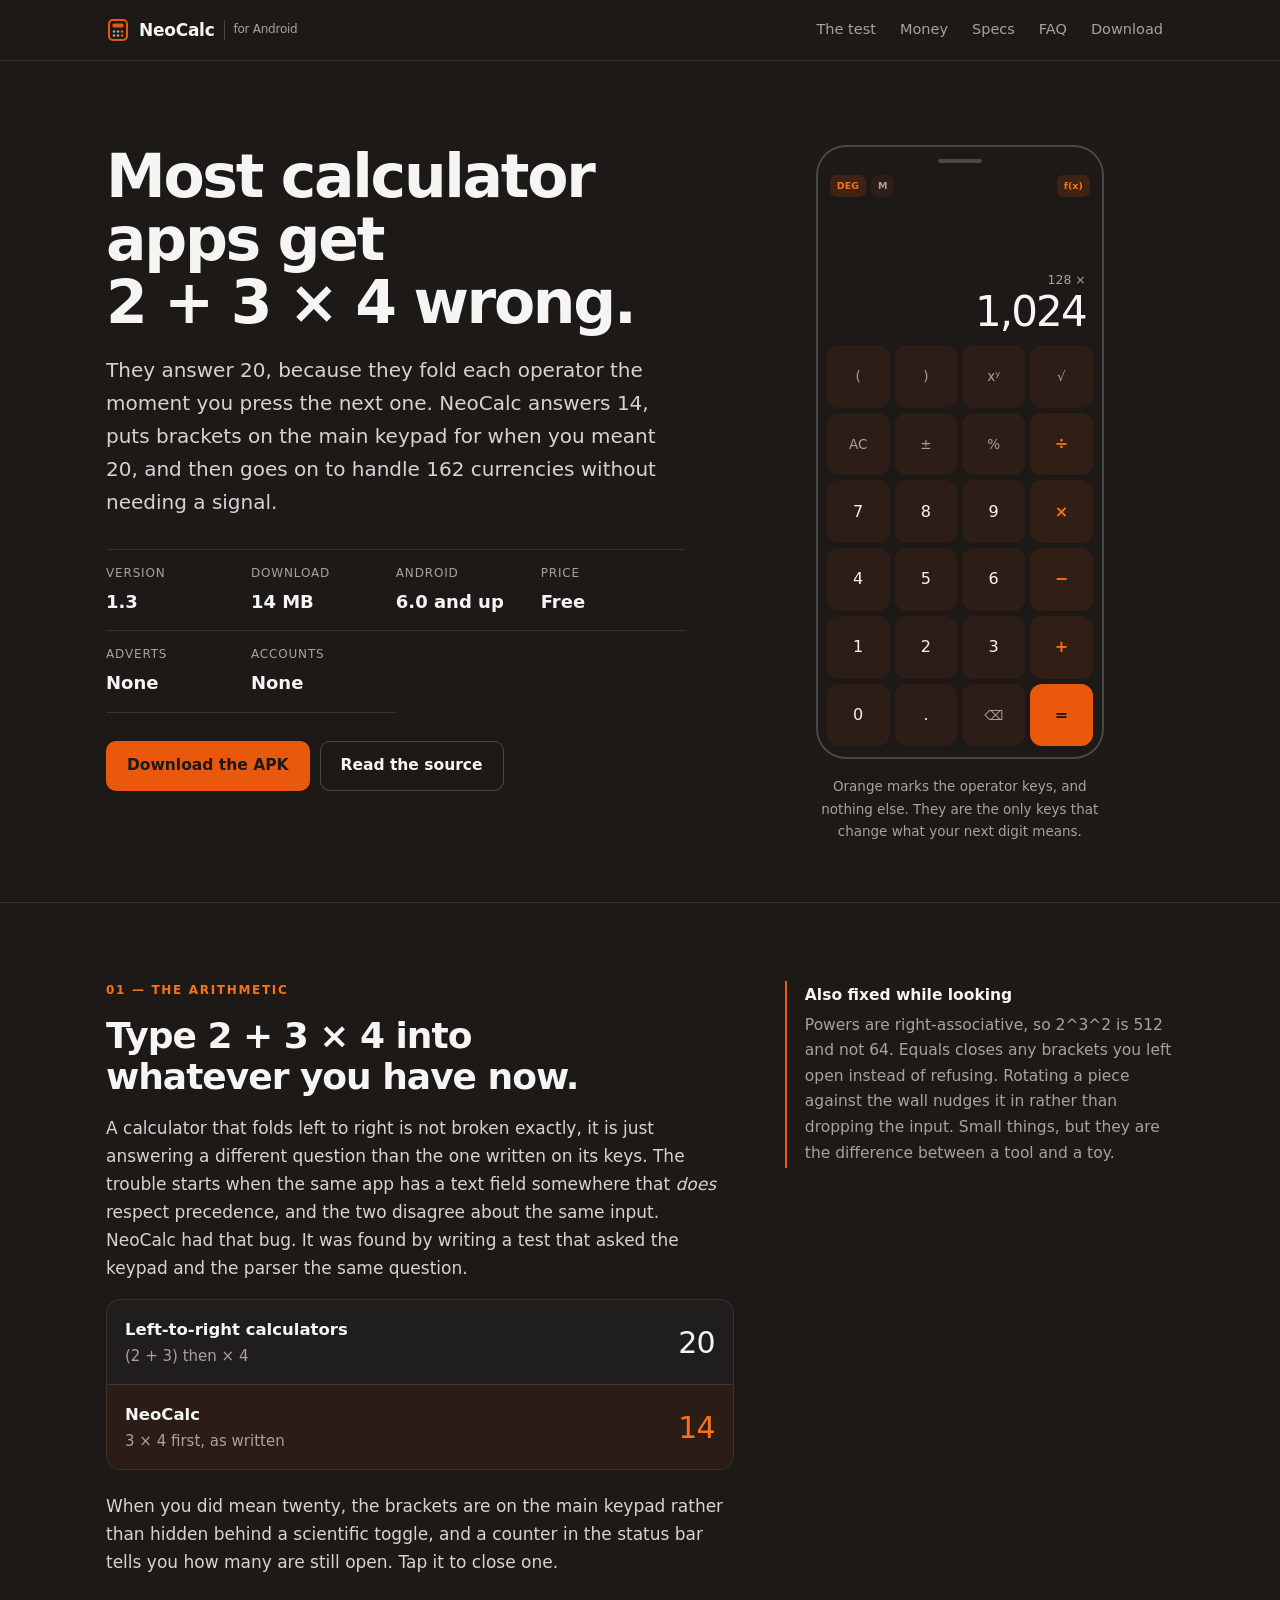
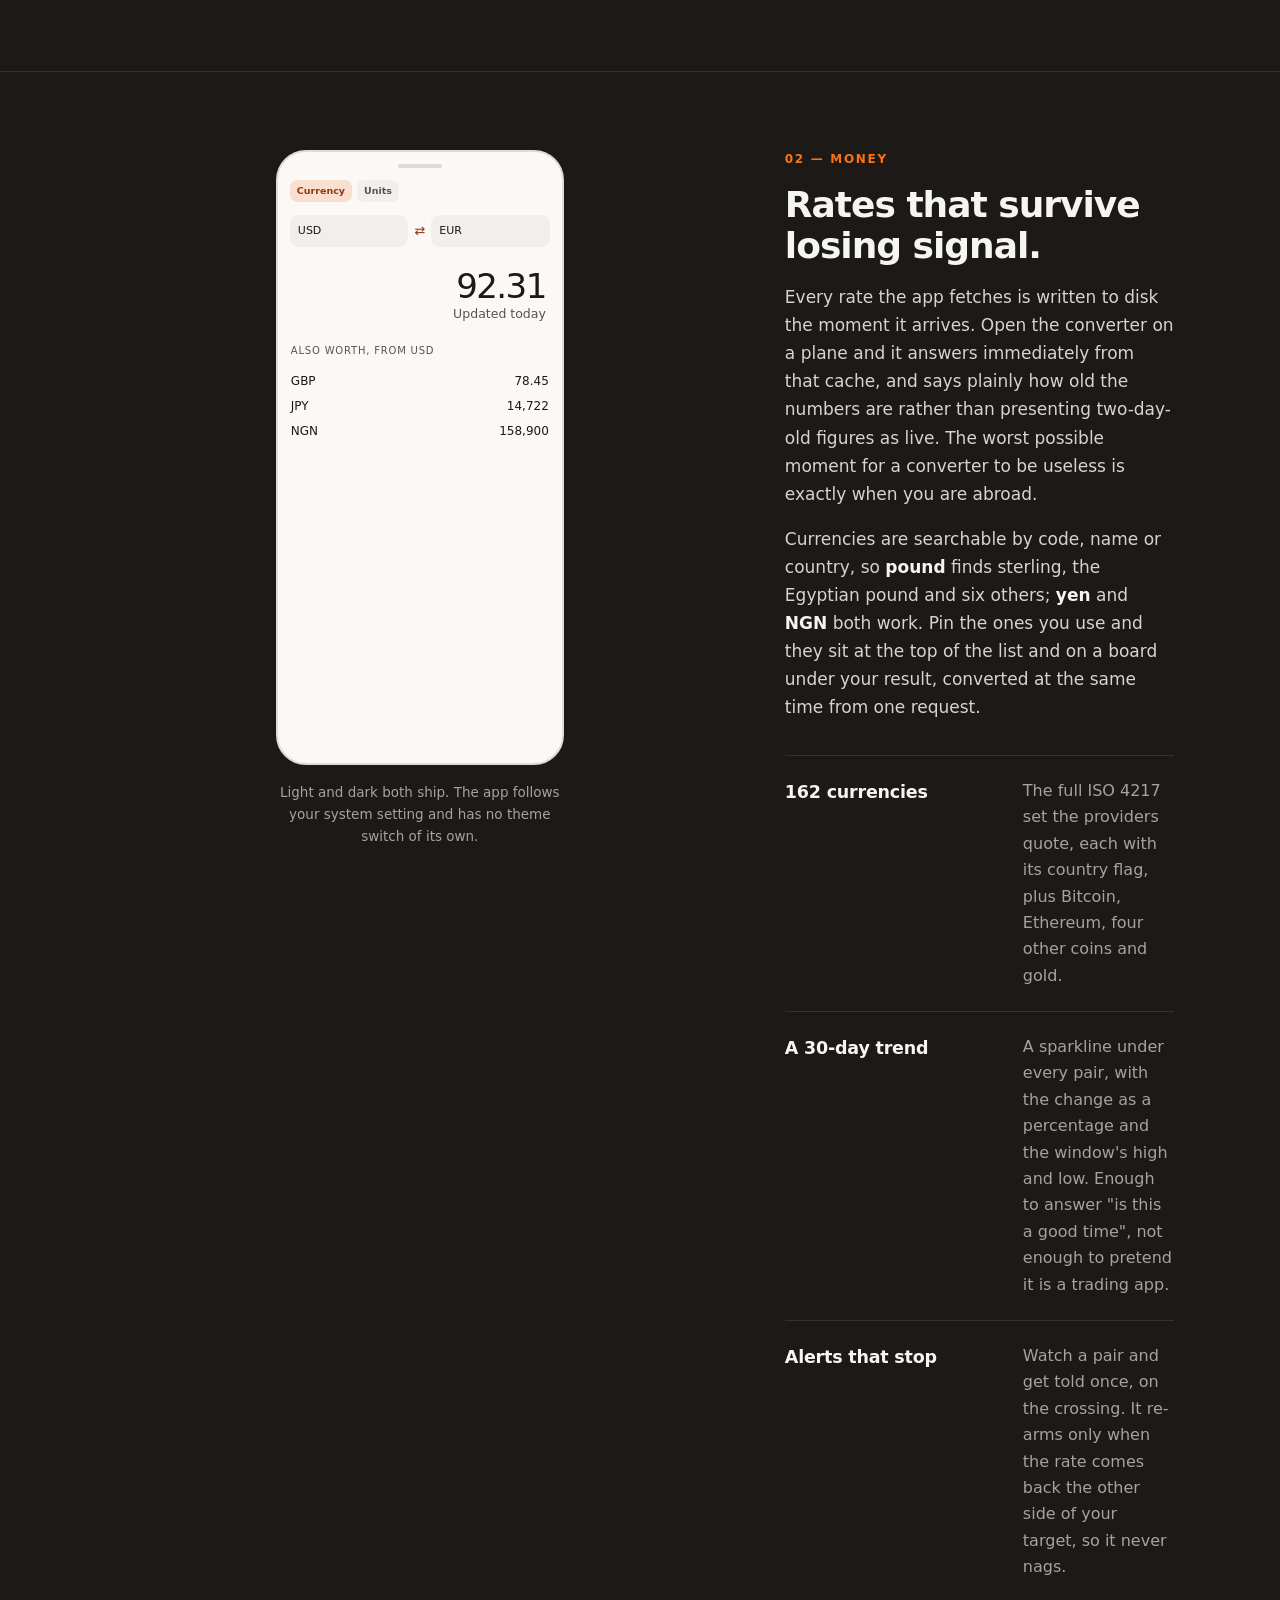
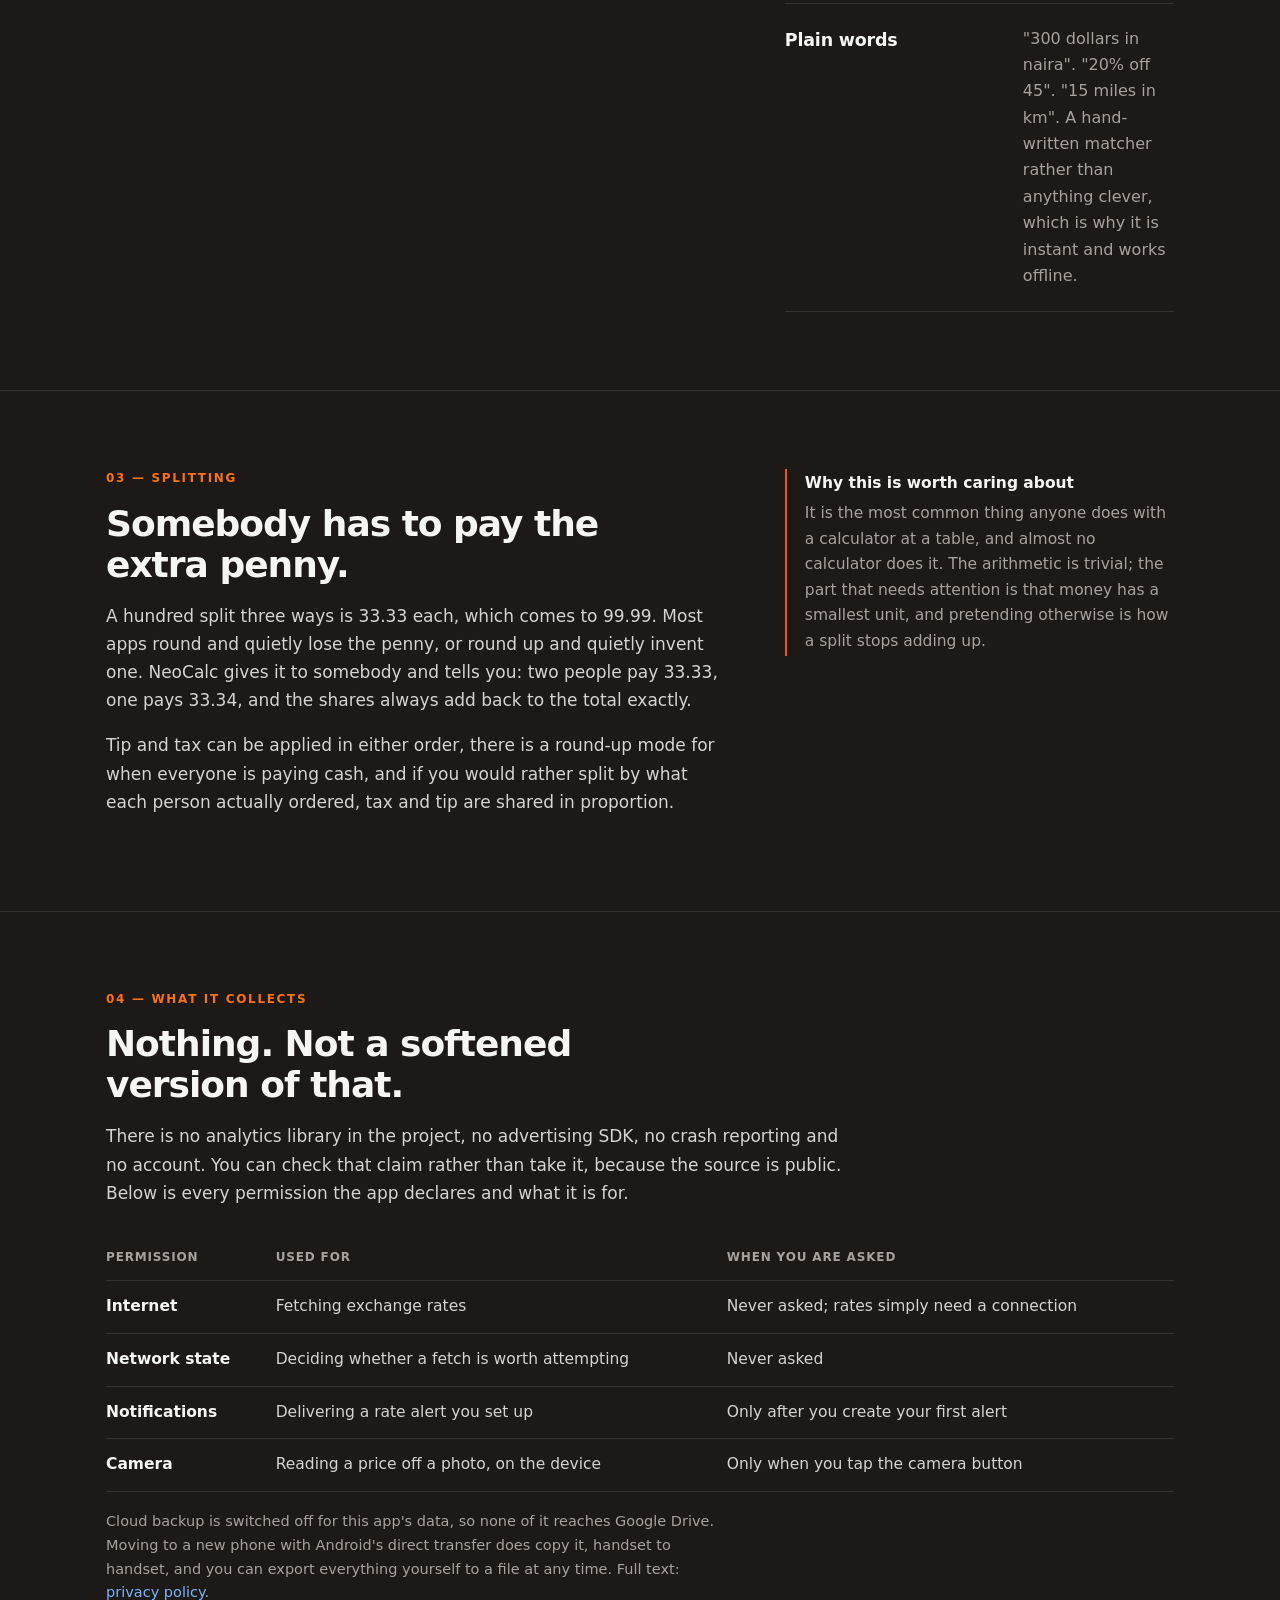
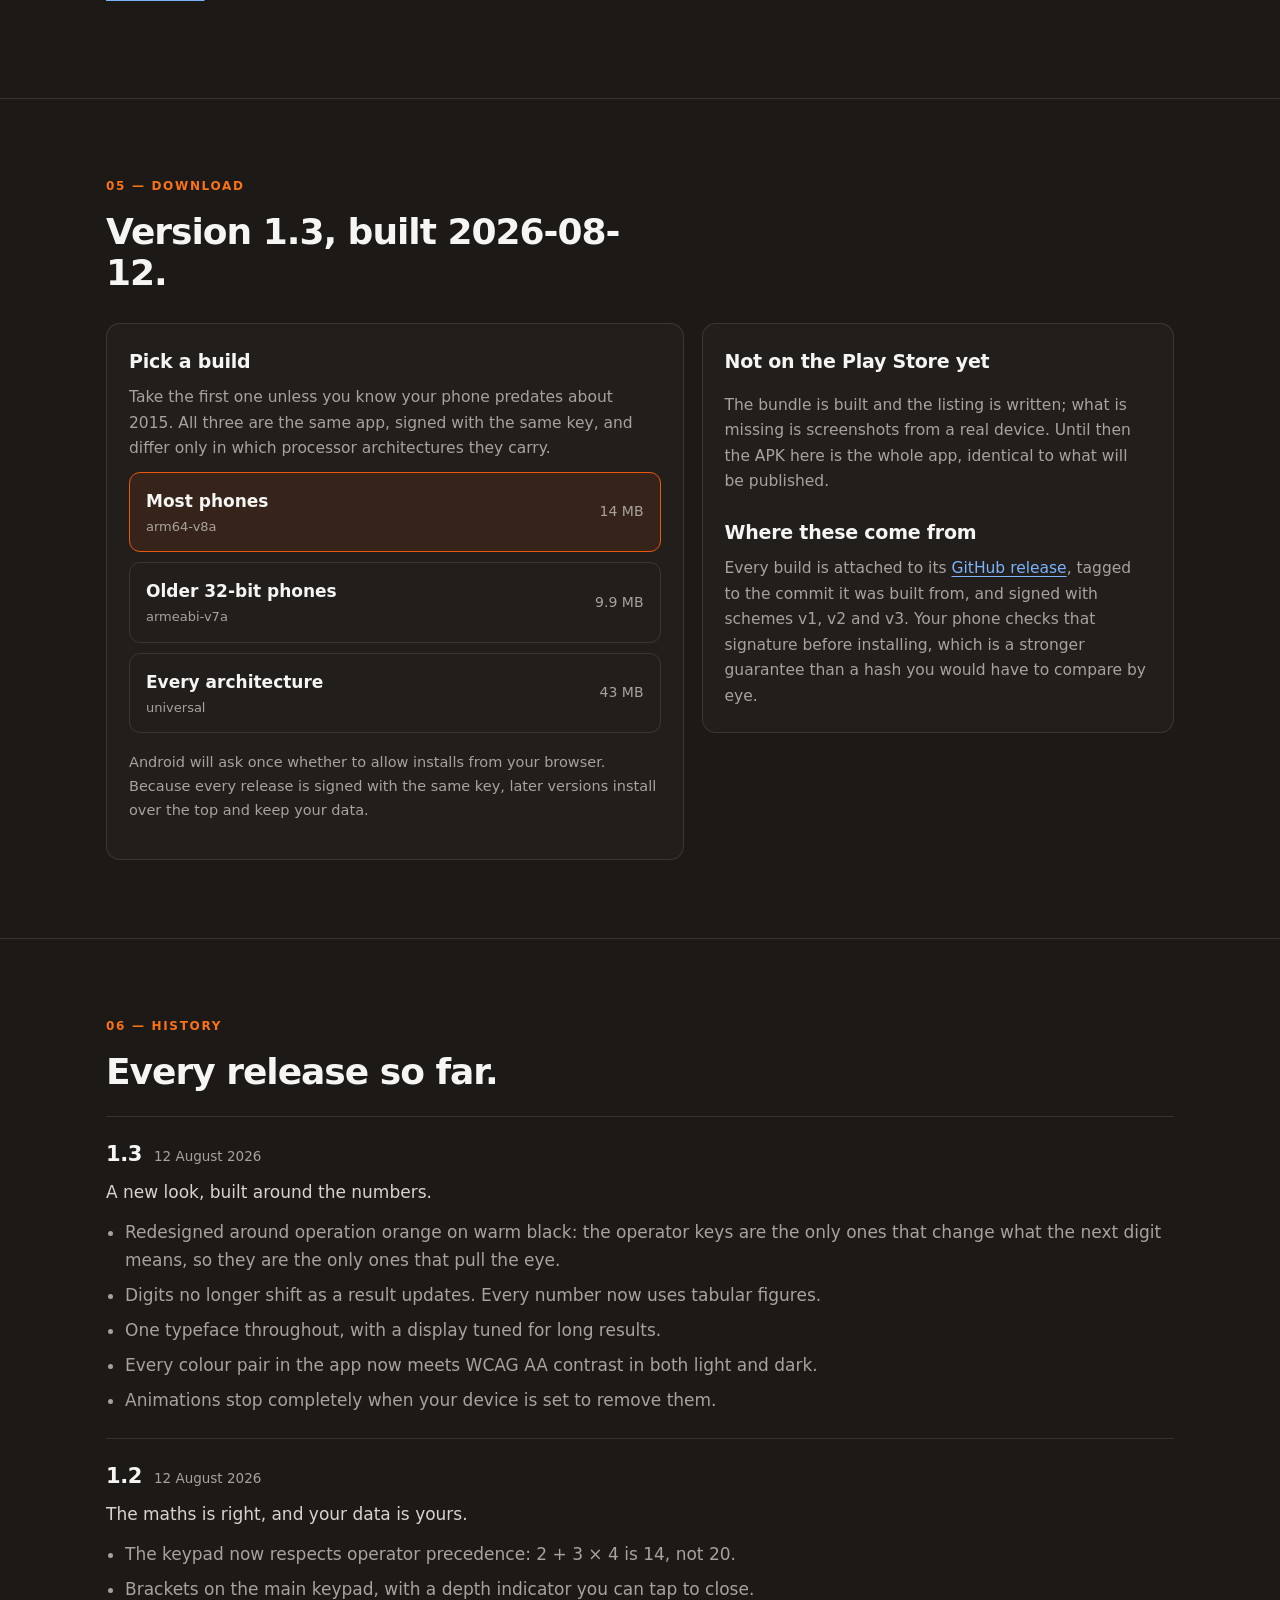
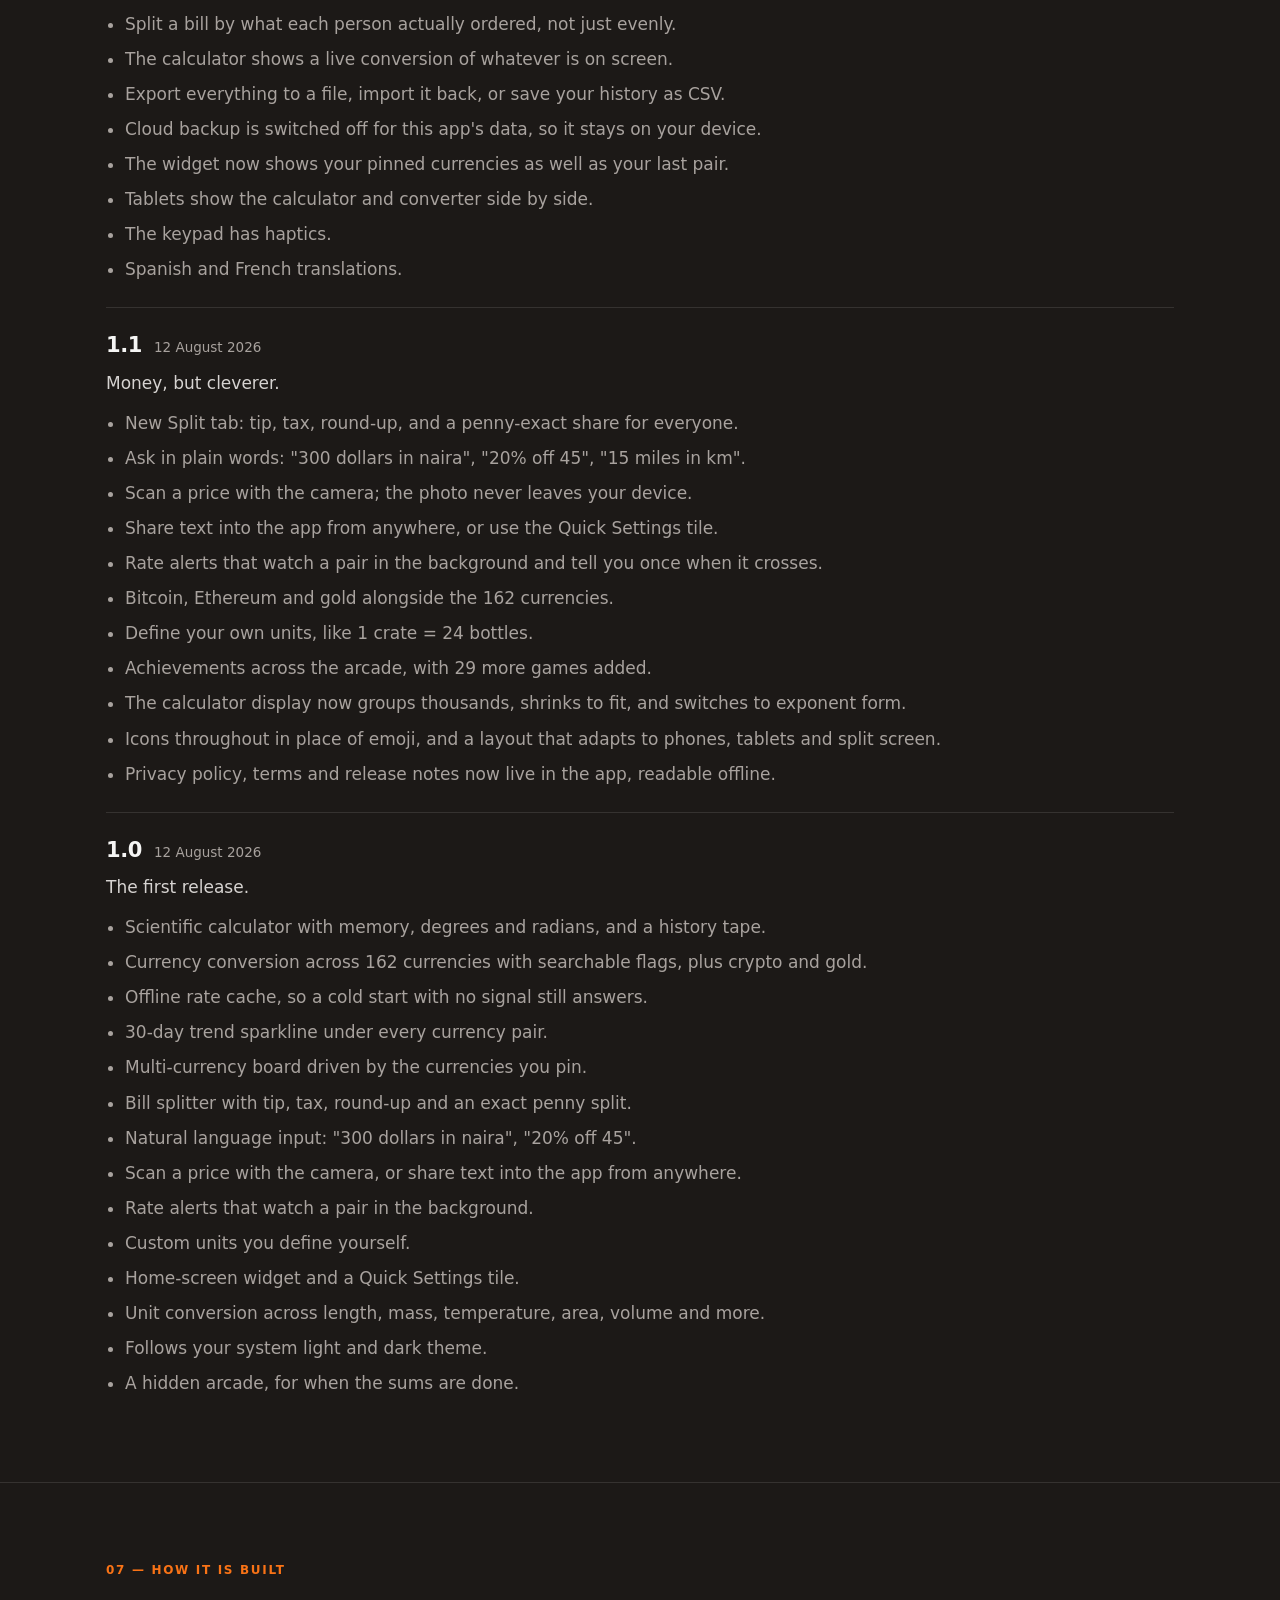
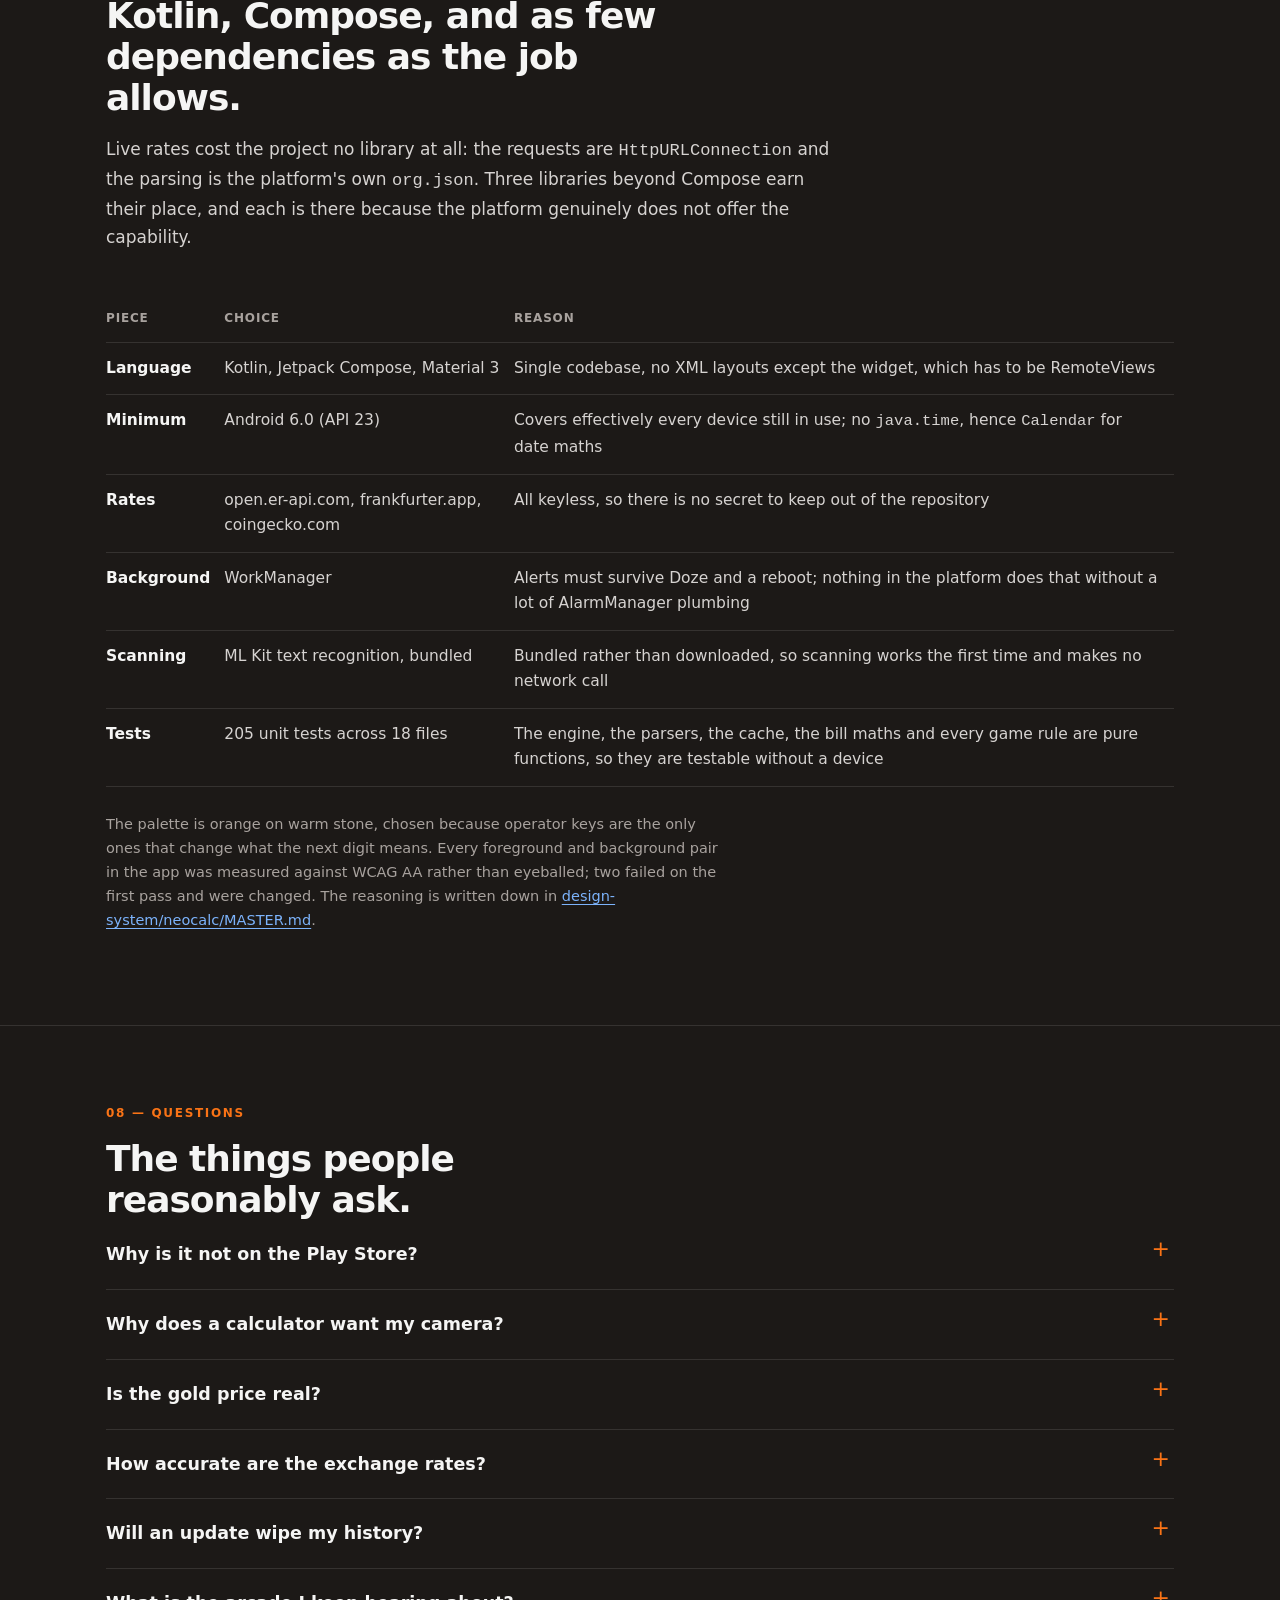
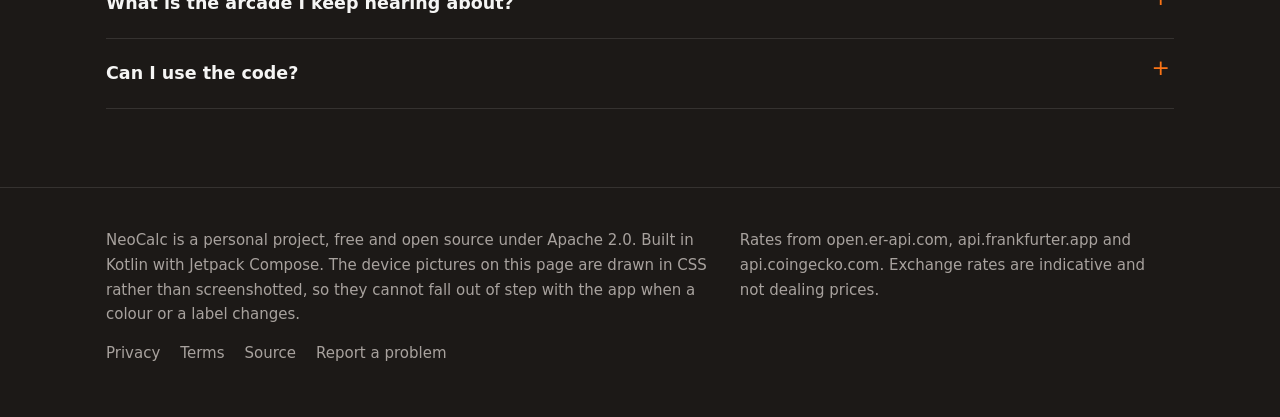
==== commit 1f83be41: "Rebuild the landing page as a spec sheet, and host builds on GitHub Releases The first version was t" ====
--- a/docs/index.html
+++ b/docs/index.html
@@ -284,11 +284,13 @@
             screenshots from a real device. Until then the APK here is the whole
             app, identical to what will be published.
           </p>
-          <h3 style="margin-top:22px">Checksums</h3>
+          <h3 style="margin-top:22px">Where these come from</h3>
           <p style="font-size:15.5px;color:var(--ink-muted);margin:0">
-            Every build is signed with signature schemes v1, v2 and v3. Your
-            phone verifies that signature before it installs, which is a stronger
-            check than a hash you would have to compare by eye.
+            Every build is attached to its
+            <a id="releases-link" href="#">GitHub release</a>, tagged to the
+            commit it was built from, and signed with schemes v1, v2 and v3. Your
+            phone checks that signature before installing, which is a stronger
+            guarantee than a hash you would have to compare by eye.
           </p>
         </div>
       </div>
